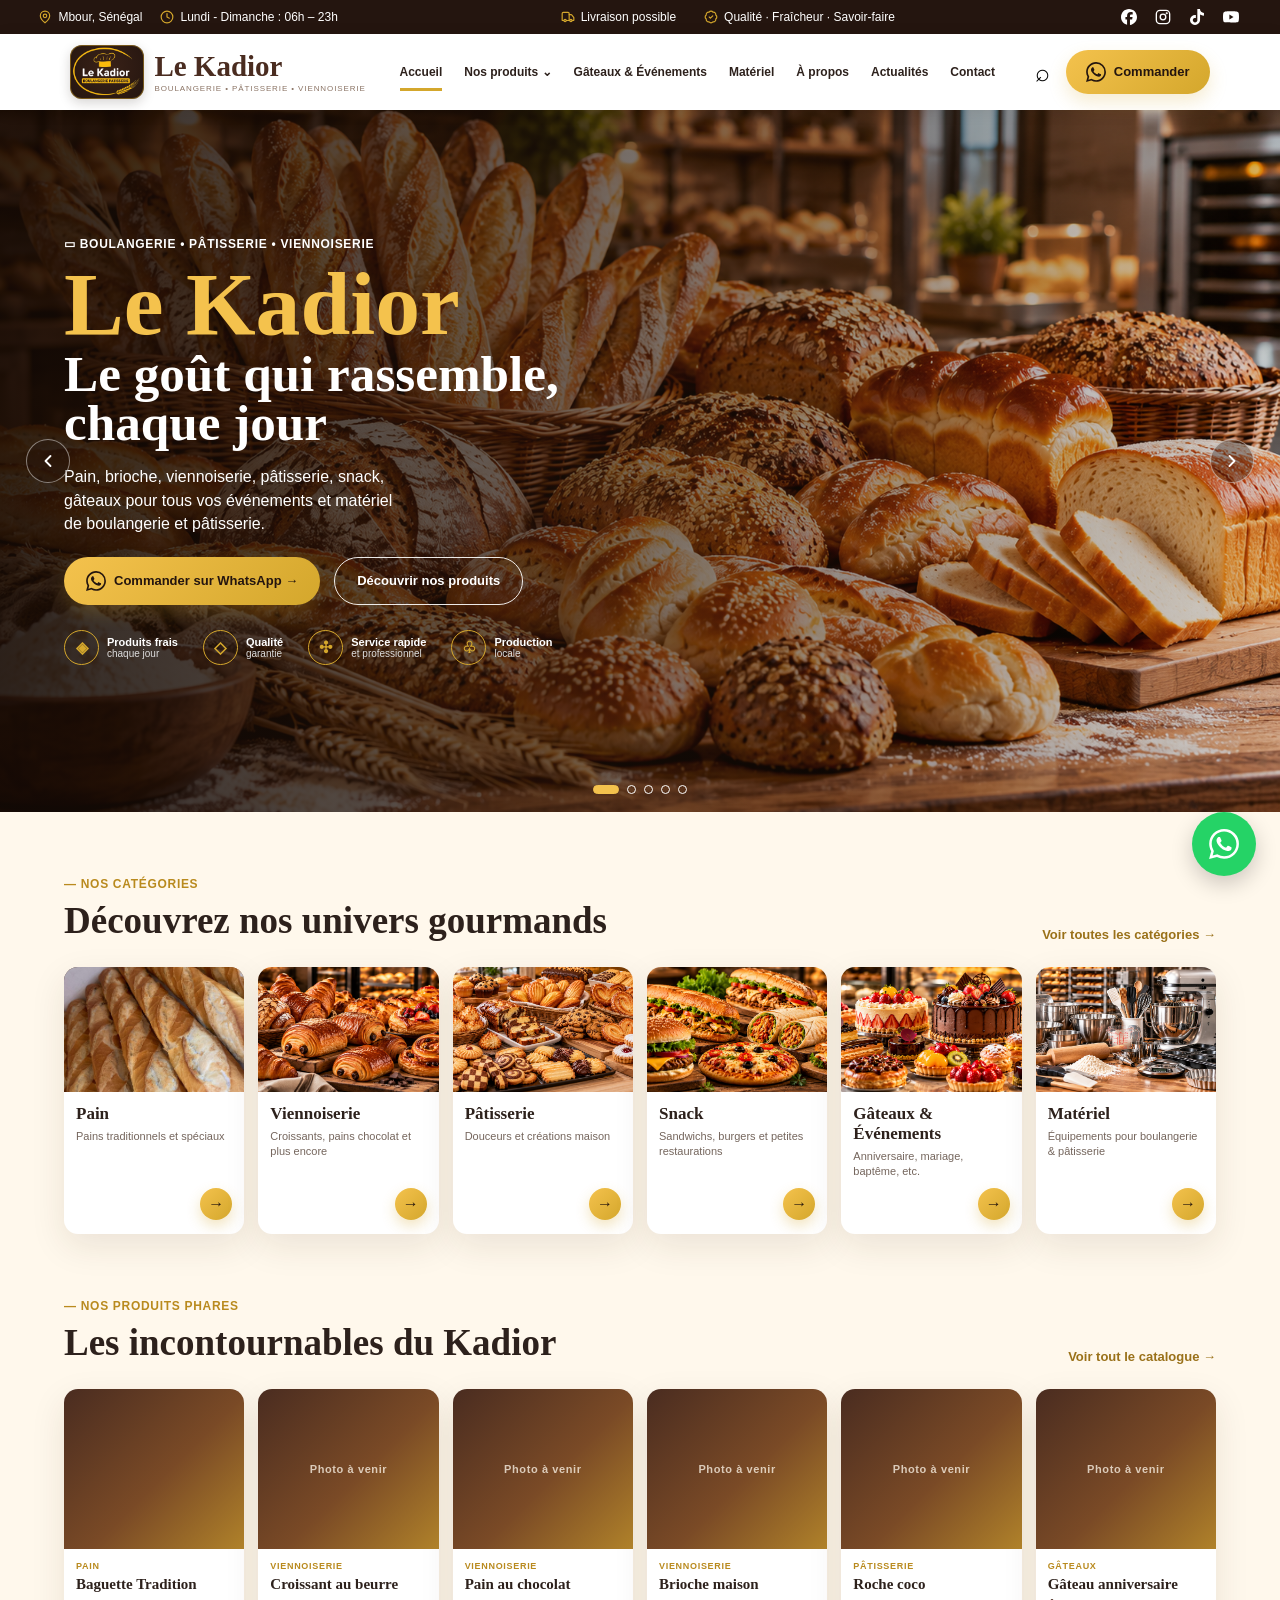
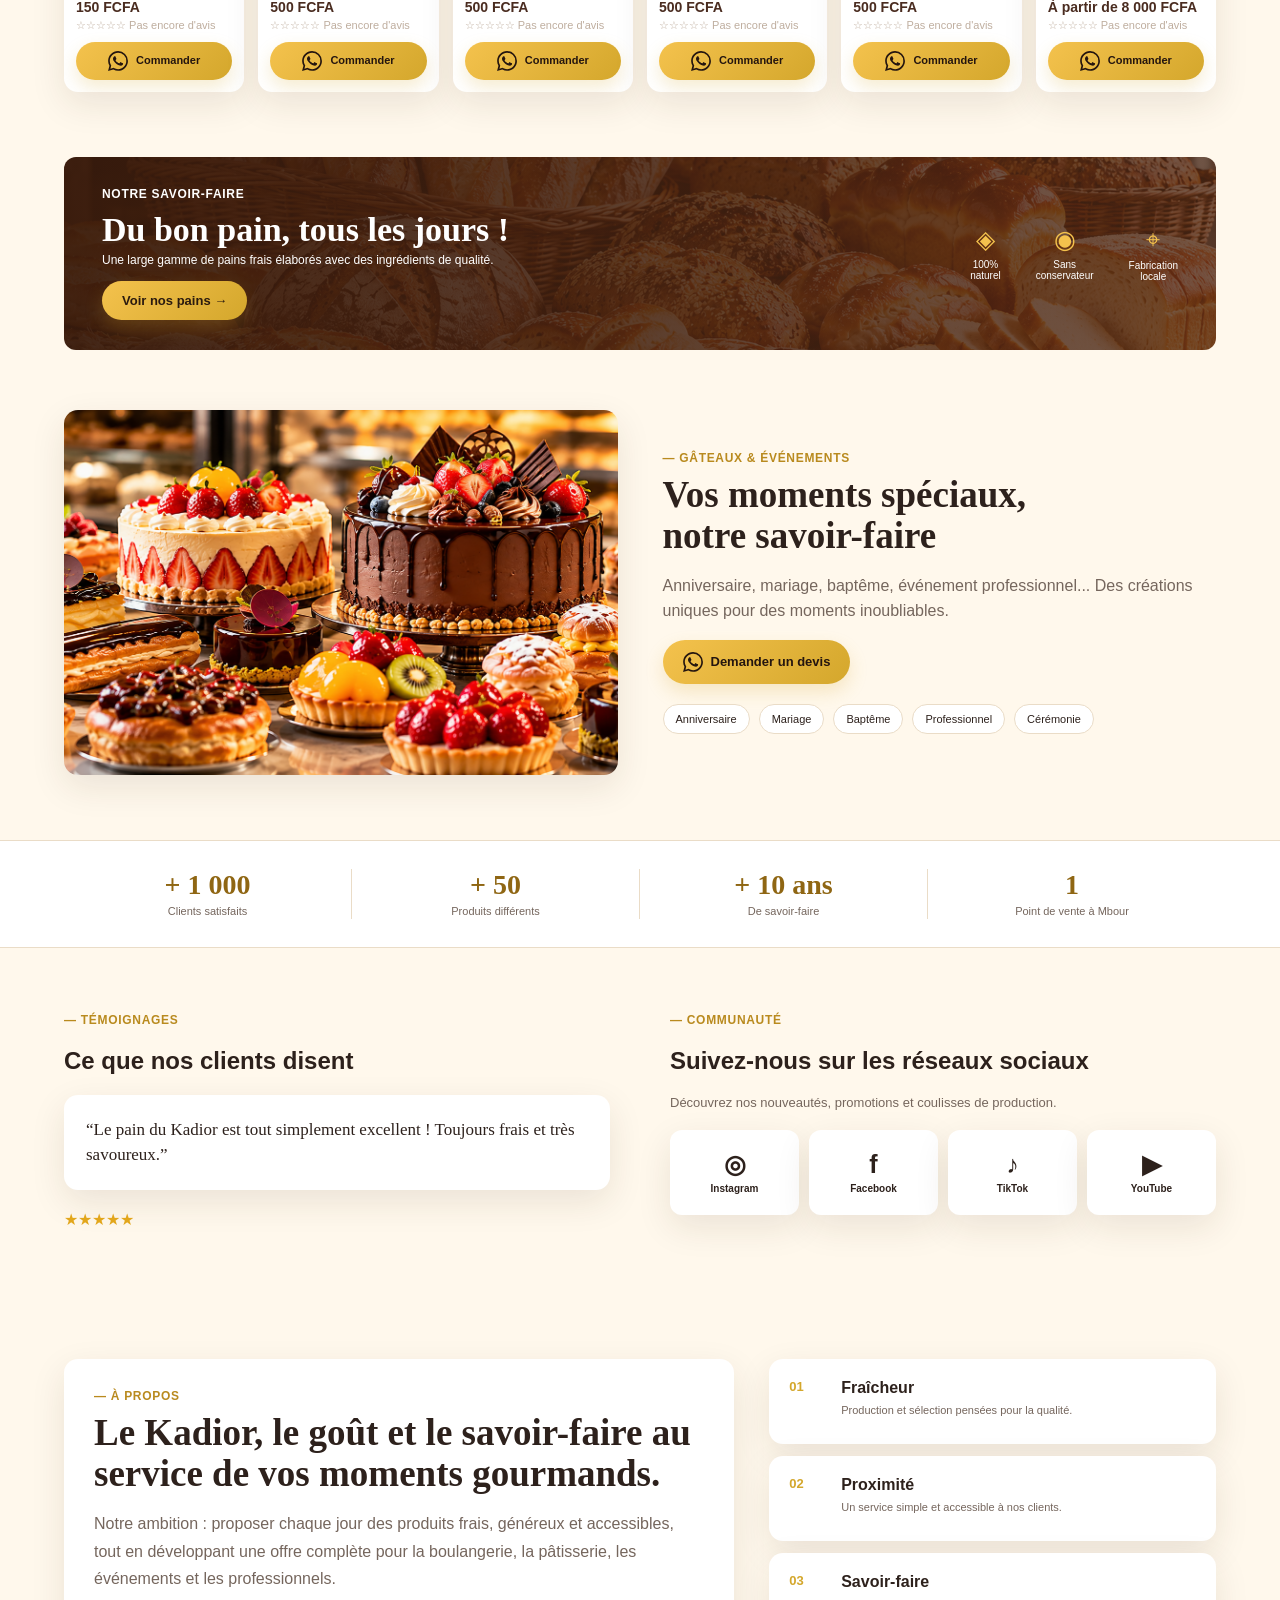
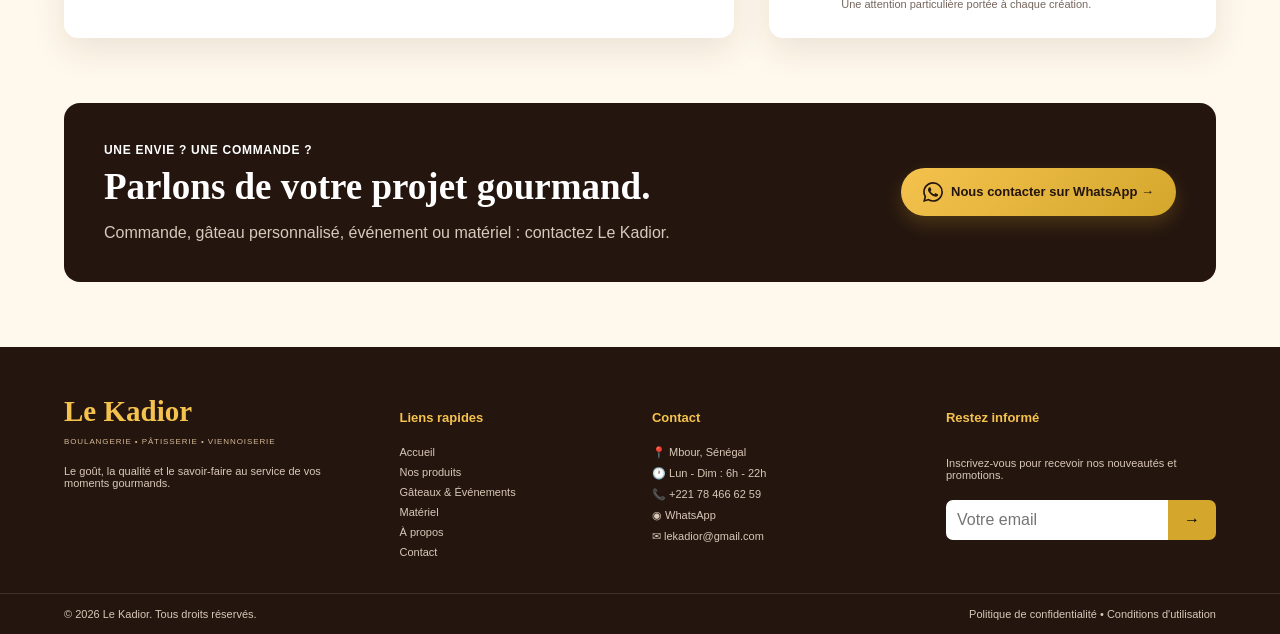
==== index.html @ e940e81f "Site Le Kadior : pages publiques, données Supabase et espace admin - Site public (accueil, produits," ====
<!DOCTYPE html>
<html lang="fr">
<head>
  <meta charset="UTF-8">
  <meta name="viewport" content="width=device-width, initial-scale=1.0">
  <meta name="description" content="Le Kadior — Boulangerie, pâtisserie, viennoiserie, snack, gâteaux et matériel à Mbour, Sénégal.">
  <title>Le Kadior — Boulangerie • Pâtisserie • Viennoiserie</title>
  <link rel="icon" type="image/png" href="assets/images/favicon.png">
  <link rel="stylesheet" href="style.css">
</head>
<body data-page="accueil">
  <div class="topbar">
    <div class="topbar-left">
      <span class="topbar-item"><svg class="tb-ico" viewBox="0 0 24 24" aria-hidden="true"><path d="M20 10c0 6-8 12-8 12s-8-6-8-12a8 8 0 0 1 16 0Z"/><circle cx="12" cy="10" r="3"/></svg>Mbour, Sénégal</span>
      <span class="topbar-item"><svg class="tb-ico" viewBox="0 0 24 24" aria-hidden="true"><circle cx="12" cy="12" r="10"/><path d="M12 6v6l4 2"/></svg>Lundi - Dimanche : 06h – 23h</span>
    </div>
    <div class="topbar-center">
      <span class="topbar-item"><svg class="tb-ico" viewBox="0 0 24 24" aria-hidden="true"><path d="M14 18V6a2 2 0 0 0-2-2H4a2 2 0 0 0-2 2v11a1 1 0 0 0 1 1h2"/><path d="M15 18H9"/><path d="M19 18h2a1 1 0 0 0 1-1v-3.65a1 1 0 0 0-.22-.62l-3.48-4.35A1 1 0 0 0 17.52 8H14"/><circle cx="17" cy="18" r="2"/><circle cx="7" cy="18" r="2"/></svg>Livraison possible</span>
      <span class="topbar-item"><svg class="tb-ico" viewBox="0 0 24 24" aria-hidden="true"><path d="M3.85 8.62a4 4 0 0 1 4.78-4.77 4 4 0 0 1 6.74 0 4 4 0 0 1 4.78 4.78 4 4 0 0 1 0 6.74 4 4 0 0 1-4.77 4.78 4 4 0 0 1-6.75 0 4 4 0 0 1-4.78-4.77 4 4 0 0 1 0-6.76Z"/><path d="m9 12 2 2 4-4"/></svg>Qualité · Fraîcheur · Savoir-faire</span>
    </div>
    <div class="topbar-socials">
      <a href="https://www.facebook.com/share/1EYZV6tKAs/?mibextid=wwXIfr" target="_blank" rel="noopener noreferrer" aria-label="Facebook"><svg viewBox="0 0 24 24" aria-hidden="true"><path d="M9.101 23.691v-7.98H6.627v-3.667h2.474v-1.58c0-4.085 1.848-5.978 5.858-5.978.401 0 .955.042 1.468.103a8.68 8.68 0 0 1 1.141.195v3.325a8.623 8.623 0 0 0-.653-.036 26.805 26.805 0 0 0-.733-.009c-.707 0-1.259.096-1.675.309a1.686 1.686 0 0 0-.679.622c-.258.42-.374.995-.374 1.752v1.297h3.919l-.386 2.103-.287 1.564h-3.246v8.245C19.396 23.238 24 18.179 24 12.044c0-6.627-5.373-12-12-12s-12 5.373-12 12c0 5.628 3.874 10.35 9.101 11.647Z"/></svg></a>
      <a href="https://www.instagram.com/lekadior_officiel/" target="_blank" rel="noopener noreferrer" aria-label="Instagram"><svg viewBox="0 0 24 24" aria-hidden="true" class="tb-stroke"><rect x="2" y="2" width="20" height="20" rx="5.5"/><circle cx="12" cy="12" r="4.2"/><circle cx="17.6" cy="6.4" r=".6" fill="currentColor"/></svg></a>
      <a href="https://www.tiktok.com/@lekadior_officiel" target="_blank" rel="noopener noreferrer" aria-label="TikTok"><svg viewBox="0 0 24 24" aria-hidden="true"><path d="M12.525.02c1.31-.02 2.61-.01 3.91-.02.08 1.53.63 3.09 1.75 4.17 1.12 1.11 2.7 1.62 4.24 1.79v4.03c-1.44-.05-2.89-.35-4.2-.97-.57-.26-1.1-.59-1.62-.93-.01 2.92.01 5.84-.02 8.75-.08 1.4-.54 2.79-1.35 3.94-1.31 1.92-3.58 3.17-5.91 3.21-1.43.08-2.86-.31-4.08-1.03-2.02-1.19-3.44-3.37-3.65-5.71-.02-.5-.03-1-.01-1.49.18-1.9 1.12-3.72 2.58-4.96 1.66-1.44 3.98-2.13 6.15-1.72.02 1.48-.04 2.96-.04 4.44-.99-.32-2.15-.23-3.02.37-.63.41-1.11 1.04-1.36 1.75-.21.51-.15 1.07-.14 1.61.24 1.64 1.82 3.02 3.5 2.87 1.12-.01 2.19-.66 2.77-1.61.19-.33.4-.67.41-1.06.1-1.79.06-3.57.07-5.36.01-4.03-.01-8.05.02-12.07Z"/></svg></a>
      <a href="#" aria-label="YouTube"><svg viewBox="0 0 24 24" aria-hidden="true"><path d="M23.498 6.186a3.016 3.016 0 0 0-2.122-2.136C19.505 3.545 12 3.545 12 3.545s-7.505 0-9.377.505A3.017 3.017 0 0 0 .502 6.186C0 8.07 0 12 0 12s0 3.93.502 5.814a3.016 3.016 0 0 0 2.122 2.136c1.871.505 9.376.505 9.376.505s7.505 0 9.377-.505a3.015 3.015 0 0 0 2.122-2.136C24 15.93 24 12 24 12s0-3.93-.502-5.814zM9.545 15.568V8.432L15.818 12l-6.273 3.568z"/></svg></a>
    </div>
  </div>

  <header class="header">
    <a class="brand" href="index.html" aria-label="Le Kadior — Accueil">
      <!-- Logo : assets/images/logo-lekadior.png. S'il est absent, le monogramme "LK" s'affiche. -->
      <div class="brand-mark">
        <img src="assets/images/logo-lekadior.png" alt="Logo Le Kadior" width="48" height="48">
        <span class="brand-monogram" aria-hidden="true">LK</span>
      </div>
      <div>
        <div class="brand-name">Le Kadior</div>
        <div class="brand-sub">BOULANGERIE • PÂTISSERIE • VIENNOISERIE</div>
      </div>
    </a>

    <nav class="nav" id="mainNav" aria-label="Navigation principale">
      <a data-page="accueil" href="index.html">Accueil</a>
      <a data-page="produits" href="produits.html">Nos produits <span>⌄</span></a>
      <a data-page="evenements" href="evenements.html">Gâteaux & Événements</a>
      <a data-page="materiel" href="materiel.html">Matériel</a>
      <a data-page="apropos" href="a-propos.html">À propos</a>
      <a data-page="actualites" href="index.html#actualites">Actualités</a>
      <a data-page="contact" href="contact.html">Contact</a>
    </nav>

    <div class="header-actions">
      <button class="search-btn" id="searchToggle" aria-label="Rechercher" aria-controls="searchBar" aria-expanded="false">⌕</button>
      <a class="btn btn-gold" data-whatsapp href="https://wa.me/221784666259"><svg class="whatsapp-icon" viewBox="0 0 24 24" aria-hidden="true" focusable="false"><path d="M17.472 14.382c-.297-.149-1.758-.867-2.03-.967-.273-.099-.471-.148-.67.15-.197.297-.767.966-.94 1.164-.173.199-.347.223-.644.075-.297-.15-1.255-.463-2.39-1.475-.883-.788-1.48-1.761-1.653-2.059-.173-.297-.018-.458.13-.606.134-.133.298-.347.446-.52.149-.174.198-.298.298-.497.099-.198.05-.371-.025-.52-.075-.149-.669-1.612-.916-2.207-.242-.579-.487-.5-.669-.51-.173-.008-.371-.01-.57-.01-.198 0-.52.074-.792.372-.272.297-1.04 1.016-1.04 2.479 0 1.462 1.065 2.875 1.213 3.074.149.198 2.096 3.2 5.077 4.487.709.306 1.262.489 1.694.625.712.227 1.36.195 1.871.118.571-.085 1.758-.719 2.006-1.413.248-.694.248-1.289.173-1.413-.074-.124-.272-.198-.57-.347m-5.421 7.403h-.004a9.87 9.87 0 0 1-5.031-1.378l-.361-.214-3.741.982.998-3.648-.235-.374a9.86 9.86 0 0 1-1.51-5.26c.001-5.45 4.436-9.884 9.888-9.884 2.64 0 5.122 1.03 6.988 2.898a9.825 9.825 0 0 1 2.893 6.994c-.003 5.45-4.437 9.884-9.885 9.884m8.413-18.297A11.815 11.815 0 0 0 12.05 0C5.495 0 .16 5.335.157 11.892c0 2.096.547 4.142 1.588 5.945L.057 24l6.305-1.654a11.882 11.882 0 0 0 5.683 1.448h.005c6.554 0 11.89-5.335 11.893-11.893a11.821 11.821 0 0 0-3.48-8.413Z"/></svg><span>Commander</span></a>
      <button class="menu-toggle" id="menuToggle" aria-label="Ouvrir le menu" aria-controls="mainNav" aria-expanded="false">☰</button>
    </div>

    <form class="search-bar" id="searchBar" action="produits.html" method="get" role="search">
      <input type="search" name="q" placeholder="Rechercher un produit : baguette, croissant, gâteau…" aria-label="Rechercher un produit" required>
      <button class="btn btn-gold" type="submit">Rechercher</button>
    </form>
  </header>

  <main>
    <section class="hero" id="accueil">
      <div class="hero-slides" aria-hidden="true">
        <div class="hero-slide active" style="background-image:url('assets/images/boulangerie.png')"></div>
        <div class="hero-slide" style="background-image:url('assets/images/viennoiserie.png')"></div>
        <div class="hero-slide" style="background-image:url('assets/images/gateaux.png')"></div>
        <div class="hero-slide" style="background-image:url('assets/images/snack.png')"></div>
        <div class="hero-slide" style="background-image:url('assets/images/materiels.png')"></div>
      </div>
      <div class="hero-overlay"></div>
      <div class="hero-content reveal">
        <div class="eyebrow">▭ BOULANGERIE • PÂTISSERIE • VIENNOISERIE</div>
        <h1>Le Kadior</h1>
        <h2>Le goût qui rassemble,<br>chaque jour</h2>
        <p>Pain, brioche, viennoiserie, pâtisserie, snack, <br>gâteaux pour tous vos événements et matériel <br>de boulangerie et pâtisserie.</p>
        <div class="hero-buttons">
          <a class="btn btn-gold btn-large" data-whatsapp href="#"><svg class="whatsapp-icon" viewBox="0 0 24 24" aria-hidden="true" focusable="false"><path d="M17.472 14.382c-.297-.149-1.758-.867-2.03-.967-.273-.099-.471-.148-.67.15-.197.297-.767.966-.94 1.164-.173.199-.347.223-.644.075-.297-.15-1.255-.463-2.39-1.475-.883-.788-1.48-1.761-1.653-2.059-.173-.297-.018-.458.13-.606.134-.133.298-.347.446-.52.149-.174.198-.298.298-.497.099-.198.05-.371-.025-.52-.075-.149-.669-1.612-.916-2.207-.242-.579-.487-.5-.669-.51-.173-.008-.371-.01-.57-.01-.198 0-.52.074-.792.372-.272.297-1.04 1.016-1.04 2.479 0 1.462 1.065 2.875 1.213 3.074.149.198 2.096 3.2 5.077 4.487.709.306 1.262.489 1.694.625.712.227 1.36.195 1.871.118.571-.085 1.758-.719 2.006-1.413.248-.694.248-1.289.173-1.413-.074-.124-.272-.198-.57-.347m-5.421 7.403h-.004a9.87 9.87 0 0 1-5.031-1.378l-.361-.214-3.741.982.998-3.648-.235-.374a9.86 9.86 0 0 1-1.51-5.26c.001-5.45 4.436-9.884 9.888-9.884 2.64 0 5.122 1.03 6.988 2.898a9.825 9.825 0 0 1 2.893 6.994c-.003 5.45-4.437 9.884-9.885 9.884m8.413-18.297A11.815 11.815 0 0 0 12.05 0C5.495 0 .16 5.335.157 11.892c0 2.096.547 4.142 1.588 5.945L.057 24l6.305-1.654a11.882 11.882 0 0 0 5.683 1.448h.005c6.554 0 11.89-5.335 11.893-11.893a11.821 11.821 0 0 0-3.48-8.413Z"/></svg><span>Commander sur WhatsApp →</span></a>
          <a class="btn btn-outline btn-large" href="#produits">Découvrir nos produits</a>
        </div>
        <div class="trust-row">
          <div><b>◈</b><span><strong>Produits frais</strong><small>chaque jour</small></span></div>
          <div><b>◇</b><span><strong>Qualité</strong><small>garantie</small></span></div>
          <div><b>✣</b><span><strong>Service rapide</strong><small>et professionnel</small></span></div>
          <div><b>♧</b><span><strong>Production</strong><small>locale</small></span></div>
        </div>
      </div>
      <button class="hero-arrow hero-prev" type="button" aria-label="Diapositive précédente"><svg viewBox="0 0 24 24" aria-hidden="true"><path d="m15 18-6-6 6-6"/></svg></button>
      <button class="hero-arrow hero-next" type="button" aria-label="Diapositive suivante"><svg viewBox="0 0 24 24" aria-hidden="true"><path d="m9 18 6-6-6-6"/></svg></button>
      <div class="hero-dots">
        <button class="active" aria-label="Boulangerie" aria-current="true"></button>
        <button aria-label="Viennoiserie"></button>
        <button aria-label="Pâtisserie"></button>
        <button aria-label="Snack"></button>
        <button aria-label="Matériel"></button>
      </div>
    </section>

    <section class="section categories" id="categories">
      <div class="section-heading reveal">
        <div>
          <div class="eyebrow gold-text">— NOS CATÉGORIES</div>
          <h2>Découvrez nos univers gourmands</h2>
        </div>
        <a href="produits.html" class="text-link">Voir toutes les catégories →</a>
      </div>
      <div class="category-grid" id="categoryGrid"></div>
    </section>

    <section class="section products-section" id="produits">
      <div class="section-heading reveal">
        <div>
          <div class="eyebrow gold-text">— NOS PRODUITS PHARES</div>
          <h2>Les incontournables du Kadior</h2>
        </div>
        <a href="produits.html" class="text-link">Voir tout le catalogue →</a>
      </div>
      <div class="product-grid" id="productGrid"></div>
    </section>

    <section class="bread-banner reveal">
      <div>
        <div class="eyebrow">NOTRE SAVOIR-FAIRE</div>
        <h2>Du bon pain, tous les jours !</h2>
        <p>Une large gamme de pains frais élaborés avec des ingrédients de qualité.</p>
        <a class="btn btn-gold" href="produits.html?cat=Pain">Voir nos pains →</a>
      </div>
      <div class="banner-points">
        <span>◈<small>100%<br>naturel</small></span>
        <span>◉<small>Sans<br>conservateur</small></span>
        <span>⌖<small>Fabrication<br>locale</small></span>
      </div>
    </section>

    <section class="section event-section" id="evenements">
      <div class="event-image reveal"></div>
      <div class="event-content reveal">
        <div class="eyebrow gold-text">— GÂTEAUX & ÉVÉNEMENTS</div>
        <h2>Vos moments spéciaux,<br>notre savoir-faire</h2>
        <p>Anniversaire, mariage, baptême, événement professionnel... Des créations uniques pour des moments inoubliables.</p>
        <a class="btn btn-gold" href="evenements.html#devis"><svg class="whatsapp-icon" viewBox="0 0 24 24" aria-hidden="true" focusable="false"><path d="M17.472 14.382c-.297-.149-1.758-.867-2.03-.967-.273-.099-.471-.148-.67.15-.197.297-.767.966-.94 1.164-.173.199-.347.223-.644.075-.297-.15-1.255-.463-2.39-1.475-.883-.788-1.48-1.761-1.653-2.059-.173-.297-.018-.458.13-.606.134-.133.298-.347.446-.52.149-.174.198-.298.298-.497.099-.198.05-.371-.025-.52-.075-.149-.669-1.612-.916-2.207-.242-.579-.487-.5-.669-.51-.173-.008-.371-.01-.57-.01-.198 0-.52.074-.792.372-.272.297-1.04 1.016-1.04 2.479 0 1.462 1.065 2.875 1.213 3.074.149.198 2.096 3.2 5.077 4.487.709.306 1.262.489 1.694.625.712.227 1.36.195 1.871.118.571-.085 1.758-.719 2.006-1.413.248-.694.248-1.289.173-1.413-.074-.124-.272-.198-.57-.347m-5.421 7.403h-.004a9.87 9.87 0 0 1-5.031-1.378l-.361-.214-3.741.982.998-3.648-.235-.374a9.86 9.86 0 0 1-1.51-5.26c.001-5.45 4.436-9.884 9.888-9.884 2.64 0 5.122 1.03 6.988 2.898a9.825 9.825 0 0 1 2.893 6.994c-.003 5.45-4.437 9.884-9.885 9.884m8.413-18.297A11.815 11.815 0 0 0 12.05 0C5.495 0 .16 5.335.157 11.892c0 2.096.547 4.142 1.588 5.945L.057 24l6.305-1.654a11.882 11.882 0 0 0 5.683 1.448h.005c6.554 0 11.89-5.335 11.893-11.893a11.821 11.821 0 0 0-3.48-8.413Z"/></svg><span>Demander un devis</span></a>
        <div class="event-chips">
          <span>Anniversaire</span><span>Mariage</span><span>Baptême</span><span>Professionnel</span><span>Cérémonie</span>
        </div>
      </div>
    </section>

    <section class="stats reveal">
      <div><strong>+ 1 000</strong><span>Clients satisfaits</span></div>
      <div><strong>+ 50</strong><span>Produits différents</span></div>
      <div><strong>+ 10 ans</strong><span>De savoir-faire</span></div>
      <div><strong>1</strong><span>Point de vente à Mbour</span></div>
    </section>

    <section class="section social-section" id="actualites">
      <div class="testimonial reveal">
        <div class="eyebrow gold-text">— TÉMOIGNAGES</div>
        <h2>Ce que nos clients disent</h2>
        <blockquote>“Le pain du Kadior est tout simplement excellent ! Toujours frais et très savoureux.”</blockquote>
        <div class="stars">★★★★★</div>
      </div>
      <div class="social-box reveal">
        <div class="eyebrow gold-text">— COMMUNAUTÉ</div>
        <h2>Suivez-nous sur les réseaux sociaux</h2>
        <p>Découvrez nos nouveautés, promotions et coulisses de production.</p>
        <div class="social-cards">
          <a href="https://www.instagram.com/lekadior_officiel/" target="_blank" rel="noopener noreferrer" aria-label="Instagram">◎<small>Instagram</small></a>
          <a href="https://www.facebook.com/share/1EYZV6tKAs/?mibextid=wwXIfr" target="_blank" rel="noopener noreferrer" aria-label="Facebook">f<small>Facebook</small></a>
          <a href="https://www.tiktok.com/@lekadior_officiel" target="_blank" rel="noopener noreferrer" aria-label="TikTok">♪<small>TikTok</small></a>
          <a href="#" aria-label="YouTube">▶<small>YouTube</small></a>
        </div>
      </div>
    </section>

    <section class="section about-section" id="apropos">
      <div class="about-card reveal">
        <div class="eyebrow gold-text">— À PROPOS</div>
        <h2>Le Kadior, le goût et le savoir-faire au service de vos moments gourmands.</h2>
        <p>Notre ambition : proposer chaque jour des produits frais, généreux et accessibles, tout en développant une offre complète pour la boulangerie, la pâtisserie, les événements et les professionnels.</p>
      </div>
      <div class="about-values reveal">
        <div><b>01</b><strong>Fraîcheur</strong><span>Production et sélection pensées pour la qualité.</span></div>
        <div><b>02</b><strong>Proximité</strong><span>Un service simple et accessible à nos clients.</span></div>
        <div><b>03</b><strong>Savoir-faire</strong><span>Une attention particulière portée à chaque création.</span></div>
      </div>
    </section>

    <section class="contact-cta reveal" id="contact">
      <div>
        <div class="eyebrow">UNE ENVIE ? UNE COMMANDE ?</div>
        <h2>Parlons de votre projet gourmand.</h2>
        <p>Commande, gâteau personnalisé, événement ou matériel : contactez Le Kadior.</p>
      </div>
      <a class="btn btn-gold btn-large" data-whatsapp href="#"><svg class="whatsapp-icon" viewBox="0 0 24 24" aria-hidden="true" focusable="false"><path d="M17.472 14.382c-.297-.149-1.758-.867-2.03-.967-.273-.099-.471-.148-.67.15-.197.297-.767.966-.94 1.164-.173.199-.347.223-.644.075-.297-.15-1.255-.463-2.39-1.475-.883-.788-1.48-1.761-1.653-2.059-.173-.297-.018-.458.13-.606.134-.133.298-.347.446-.52.149-.174.198-.298.298-.497.099-.198.05-.371-.025-.52-.075-.149-.669-1.612-.916-2.207-.242-.579-.487-.5-.669-.51-.173-.008-.371-.01-.57-.01-.198 0-.52.074-.792.372-.272.297-1.04 1.016-1.04 2.479 0 1.462 1.065 2.875 1.213 3.074.149.198 2.096 3.2 5.077 4.487.709.306 1.262.489 1.694.625.712.227 1.36.195 1.871.118.571-.085 1.758-.719 2.006-1.413.248-.694.248-1.289.173-1.413-.074-.124-.272-.198-.57-.347m-5.421 7.403h-.004a9.87 9.87 0 0 1-5.031-1.378l-.361-.214-3.741.982.998-3.648-.235-.374a9.86 9.86 0 0 1-1.51-5.26c.001-5.45 4.436-9.884 9.888-9.884 2.64 0 5.122 1.03 6.988 2.898a9.825 9.825 0 0 1 2.893 6.994c-.003 5.45-4.437 9.884-9.885 9.884m8.413-18.297A11.815 11.815 0 0 0 12.05 0C5.495 0 .16 5.335.157 11.892c0 2.096.547 4.142 1.588 5.945L.057 24l6.305-1.654a11.882 11.882 0 0 0 5.683 1.448h.005c6.554 0 11.89-5.335 11.893-11.893a11.821 11.821 0 0 0-3.48-8.413Z"/></svg><span>Nous contacter sur WhatsApp →</span></a>
    </section>
  </main>

  <footer class="footer">
    <div class="footer-main">
      <div>
        <div class="brand-name light">Le Kadior</div>
        <div class="brand-sub light-sub">BOULANGERIE • PÂTISSERIE • VIENNOISERIE</div>
        <p>Le goût, la qualité et le savoir-faire au service de vos moments gourmands.</p>
      </div>
      <div><h3>Liens rapides</h3><a href="index.html">Accueil</a><a href="produits.html">Nos produits</a><a href="evenements.html">Gâteaux & Événements</a><a href="materiel.html">Matériel</a><a href="a-propos.html">À propos</a><a href="contact.html">Contact</a></div>
      <div><h3>Contact</h3><span>📍 Mbour, Sénégal</span><span>🕐 Lun - Dim : 6h - 22h</span><a href="tel:+221784666259">📞 +221 78 466 62 59</a><a data-whatsapp href="https://wa.me/221784666259">◉ WhatsApp</a><a href="mailto:lekadior@gmail.com">✉ lekadior@gmail.com</a></div>
      <div><h3>Restez informé</h3><p>Inscrivez-vous pour recevoir nos nouveautés et promotions.</p><form id="newsletter"><input type="email" placeholder="Votre email" aria-label="Votre email" required><button aria-label="S'inscrire">→</button></form></div>
    </div>
    <div class="footer-bottom"><span>© 2026 Le Kadior. Tous droits réservés.</span><span>Politique de confidentialité • Conditions d'utilisation</span></div>
  </footer>

  <a class="floating-whatsapp" data-whatsapp href="https://wa.me/221784666259" aria-label="WhatsApp"><svg class="floating-whatsapp-icon" viewBox="0 0 24 24" aria-hidden="true" focusable="false"><path d="M17.472 14.382c-.297-.149-1.758-.867-2.03-.967-.273-.099-.471-.148-.67.15-.197.297-.767.966-.94 1.164-.173.199-.347.223-.644.075-.297-.15-1.255-.463-2.39-1.475-.883-.788-1.48-1.761-1.653-2.059-.173-.297-.018-.458.13-.606.134-.133.298-.347.446-.52.149-.174.198-.298.298-.497.099-.198.05-.371-.025-.52-.075-.149-.669-1.612-.916-2.207-.242-.579-.487-.5-.669-.51-.173-.008-.371-.01-.57-.01-.198 0-.52.074-.792.372-.272.297-1.04 1.016-1.04 2.479 0 1.462 1.065 2.875 1.213 3.074.149.198 2.096 3.2 5.077 4.487.709.306 1.262.489 1.694.625.712.227 1.36.195 1.871.118.571-.085 1.758-.719 2.006-1.413.248-.694.248-1.289.173-1.413-.074-.124-.272-.198-.57-.347m-5.421 7.403h-.004a9.87 9.87 0 0 1-5.031-1.378l-.361-.214-3.741.982.998-3.648-.235-.374a9.86 9.86 0 0 1-1.51-5.26c.001-5.45 4.436-9.884 9.888-9.884 2.64 0 5.122 1.03 6.988 2.898a9.825 9.825 0 0 1 2.893 6.994c-.003 5.45-4.437 9.884-9.885 9.884m8.413-18.297A11.815 11.815 0 0 0 12.05 0C5.495 0 .16 5.335.157 11.892c0 2.096.547 4.142 1.588 5.945L.057 24l6.305-1.654a11.882 11.882 0 0 0 5.683 1.448h.005c6.554 0 11.89-5.335 11.893-11.893a11.821 11.821 0 0 0-3.48-8.413Z"/></svg></a>
  <script src="data/catalog.js"></script>
  <script src="data/supabase-config.js"></script>
  <script src="data/supabase-sync.js"></script>
  <script src="script.js"></script>
</body>
</html>
---- style.css ----
:root{
  --gold:#d4a72c;--gold-light:#f4c24d;--brown:#4a2c20;--dark:#24150f;
  --cream:#fff8ec;--cream-2:#f8efe0;--white:#fff;--text:#2d211c;--muted:#75665d;
  --shadow:0 12px 35px rgba(62,37,20,.10);--radius:16px;
}
*{box-sizing:border-box}html{scroll-behavior:smooth}html,body{overflow-x:clip}[id]{scroll-margin-top:90px}img{max-width:100%;display:block}body{margin:0;background:var(--cream);color:var(--text);font-family:"DM Sans",Arial,Helvetica,sans-serif}a{text-decoration:none;color:inherit}button,input,select,textarea{font:inherit}
/* Topbar : gauche (lieu, horaires) · centre (livraison, qualité) · droite (réseaux) */
.topbar{display:flex;align-items:center;gap:14px;height:34px;padding:0 clamp(16px,3vw,40px);background:var(--dark);color:#fff;font-size:12px;line-height:1}
.topbar-left{display:flex;align-items:center;gap:18px;flex:none}
.topbar-center{display:flex;align-items:center;justify-content:center;gap:28px;flex:1}
.topbar-socials{display:flex;align-items:center;gap:12px;margin-left:auto;flex:none}
.topbar-item{display:inline-flex;align-items:center;gap:6px;white-space:nowrap}
.tb-ico{width:14px;height:14px;flex:none;fill:none;stroke:var(--gold);stroke-width:2;stroke-linecap:round;stroke-linejoin:round}
.topbar-socials a{display:flex;align-items:center;justify-content:center;width:22px;height:22px;color:#fff;transition:color .2s}
.topbar-socials svg{width:16px;height:16px;fill:currentColor}.topbar-socials .tb-stroke{fill:none;stroke:currentColor;stroke-width:2}
.topbar-socials a:hover,.topbar-socials a:focus-visible{color:var(--gold-light);outline:none}
@media(max-width:1100px){.topbar{font-size:11px}.topbar-left{gap:14px}.topbar-center{gap:18px}.topbar-socials{gap:8px}}
@media(max-width:860px){.topbar{gap:10px;padding:0 16px;font-size:10.5px}.topbar-left{gap:10px}.topbar-center{gap:12px}.topbar-socials{gap:4px}.topbar-item{gap:4px}.tb-ico{width:13px;height:13px}.topbar-socials svg{width:14px;height:14px}}
@media(max-width:700px){.topbar{height:auto;flex-wrap:wrap;justify-content:center;row-gap:5px;padding:7px 16px}.topbar-left,.topbar-center,.topbar-socials{flex:0 1 100%;justify-content:center;flex-wrap:wrap;gap:4px 14px;margin-left:0}}
.header{height:76px;background:#fff;display:flex;align-items:center;gap:28px;padding:0 5.5%;position:sticky;top:0;z-index:20;box-shadow:0 2px 16px rgba(0,0,0,.07)}.brand{display:flex;align-items:center;gap:10px;min-width:255px}.brand-mark{width:48px;height:48px;flex:none;display:grid;place-items:center}.brand-mark img{width:100%;height:100%;object-fit:contain}
/* Logo réel : texte blanc sur fond transparent → écusson sombre pour rester lisible sur le header blanc */
.brand-mark:not(.is-missing){width:74px;height:54px;border-radius:12px;background:radial-gradient(circle at 50% 40%,#3a2218,var(--dark));box-shadow:inset 0 0 0 1px rgba(212,167,44,.45),0 4px 12px rgba(36,21,15,.18);overflow:hidden}.brand-mark:not(.is-missing) img{transform:scale(1.28)}.brand-monogram{display:none;width:100%;height:100%;border-radius:50%;place-items:center;background:linear-gradient(135deg,var(--gold-light),var(--gold));color:var(--brown);font:800 17px/1 "Playfair Display",Georgia,"Times New Roman",serif;letter-spacing:.5px;box-shadow:inset 0 0 0 2px rgba(74,44,32,.15)}.brand-mark.is-missing img{display:none}.brand-mark.is-missing .brand-monogram{display:grid}.brand-name{font:700 29px/1 "Playfair Display",Georgia,"Times New Roman",serif;color:var(--brown)}.brand-sub{font-size:8px;letter-spacing:.9px;color:#8b7465;margin-top:3px}.nav{display:flex;align-items:center;justify-content:center;gap:22px;flex:1;font-size:12px;font-weight:700}.nav a{padding:29px 0;position:relative;white-space:nowrap}.nav a.active:after{content:"";height:3px;background:var(--gold);position:absolute;left:0;right:0;bottom:17px}.header-actions{display:flex;align-items:center;gap:10px}.search-btn,.menu-toggle{border:0;background:transparent;font-size:25px;cursor:pointer}.menu-toggle{display:none}
.btn{display:inline-flex;align-items:center;justify-content:center;gap:8px;border-radius:30px;padding:12px 20px;font-weight:800;font-size:13px;transition:.25s;cursor:pointer}.btn-gold{background:linear-gradient(135deg,var(--gold-light),var(--gold));color:#2b1b0f;box-shadow:0 8px 18px rgba(212,167,44,.22)}.btn-gold:hover{transform:translateY(-2px);box-shadow:0 12px 25px rgba(212,167,44,.32)}.btn:active{transform:translateY(0) scale(.98)}.btn:focus-visible,.category-card:focus-visible,.hero-dots button:focus-visible{outline:2px solid var(--gold-light);outline-offset:3px}.btn-outline{border:1px solid rgba(255,255,255,.9);color:#fff}.btn-outline:hover{background:#fff;color:var(--brown);transform:translateY(-2px)}.btn-large{padding:14px 22px}
.hero{min-height:clamp(535px,78vh,720px);position:relative;background:radial-gradient(circle at 78% 40%,#8a5a2b 0%,var(--brown) 38%,var(--dark) 100%);color:#fff;display:flex;align-items:center;overflow:hidden}.hero-slides{position:absolute;inset:0}.hero-slide{position:absolute;inset:0;background-size:cover;background-position:center;background-repeat:no-repeat;opacity:0;transform:scale(1.06);transition:opacity 1.2s ease,transform 7s ease-out}.hero-slide.active{opacity:1;transform:scale(1)}.hero-overlay{position:absolute;inset:0;background:linear-gradient(90deg,rgba(20,10,5,.88) 0%,rgba(30,16,8,.65) 43%,rgba(25,12,6,.15) 100%)}.hero-content{position:relative;z-index:2;width:min(1180px,90%);margin:auto;padding:40px 0 60px}.eyebrow{font-size:12px;font-weight:800;letter-spacing:.7px;color:#fff;margin-bottom:10px}.gold-text{color:#b98a1e}.hero h1{font:800 clamp(58px,7vw,96px)/.95 "Playfair Display",Georgia,"Times New Roman",serif;color:#f4c24d;margin:0}.hero h2{font:700 clamp(34px,4vw,58px)/.95 "Playfair Display",Georgia,"Times New Roman",serif;margin:4px 0 18px}.hero p{font-size:16px;line-height:1.45;margin:0 0 22px}.hero-buttons{display:flex;gap:14px;flex-wrap:wrap}.trust-row{display:flex;gap:25px;margin-top:25px}.trust-row>div{display:flex;align-items:center;gap:8px}.trust-row b{width:35px;height:35px;border:1px solid var(--gold);border-radius:50%;display:grid;place-items:center;color:var(--gold)}.trust-row span{display:flex;flex-direction:column;font-size:11px}.trust-row small{font-size:10px;color:#ddd}.hero-dots{position:absolute;bottom:18px;left:50%;transform:translateX(-50%);display:flex;align-items:center;gap:8px;z-index:3}.hero-dots button{width:9px;height:9px;padding:0;border:1px solid #fff;border-radius:10px;background:transparent;cursor:pointer;transition:width .35s ease,background .35s ease,border-color .35s ease}.hero-dots button:hover{background:rgba(255,255,255,.6)}.hero-dots button.active{width:26px;background:var(--gold-light);border-color:var(--gold-light)}
.hero-arrow{position:absolute;top:50%;z-index:3;width:44px;height:44px;display:grid;place-items:center;padding:0;border:1px solid rgba(255,255,255,.45);border-radius:50%;background:rgba(36,21,15,.35);color:#fff;cursor:pointer;transform:translateY(-50%);transition:background .25s,border-color .25s,color .25s}
.hero-arrow svg{width:20px;height:20px;fill:none;stroke:currentColor;stroke-width:2.2;stroke-linecap:round;stroke-linejoin:round}
.hero-arrow:hover,.hero-arrow:focus-visible{background:var(--gold-light);border-color:var(--gold-light);color:var(--dark);outline:none}
.hero-prev{left:clamp(12px,2vw,28px)}.hero-next{right:clamp(12px,2vw,28px)}
/* Tablette / mobile : flèches de part et d'autre des points pour ne pas couvrir le texte */
@media(max-width:1100px){.hero-arrow{top:auto;bottom:8px;width:34px;height:34px;transform:none}.hero-arrow svg{width:16px;height:16px}.hero-prev{left:calc(50% - 105px)}.hero-next{right:calc(50% - 105px)}.hero-dots{bottom:20px}}
@media(max-width:480px){.hero-dots{gap:6px}.hero-dots button{width:8px;height:8px}.hero-dots button.active{width:22px}.hero-prev{left:calc(50% - 92px)}.hero-next{right:calc(50% - 92px)}}
.section{width:min(1180px,90%);margin:auto;padding:65px 0}.section-heading{display:flex;justify-content:space-between;align-items:end;margin-bottom:25px}.section-heading h2,.event-content h2,.about-card h2,.contact-cta h2{font:700 37px/1.1 "Playfair Display",Georgia,"Times New Roman",serif;margin:0}.text-link{font-size:13px;font-weight:800;color:#9a7119}.category-grid{display:grid;grid-template-columns:repeat(6,1fr);gap:14px}.media{position:relative;overflow:hidden;background:linear-gradient(135deg,var(--brown) 0%,#7a4a26 55%,var(--gold) 130%)}.media img{width:100%;height:100%;object-fit:cover;transition:transform .7s cubic-bezier(.2,.7,.2,1)}.media.is-missing img{display:none}.media.is-missing:after{content:"Photo à venir";position:absolute;inset:0;display:grid;place-items:center;color:rgba(255,248,236,.75);font-size:11px;font-weight:700;letter-spacing:.6px}
.category-card{background:#fff;border-radius:14px;overflow:hidden;box-shadow:var(--shadow);transition:transform .35s ease,box-shadow .35s ease;display:flex;flex-direction:column}.category-card:hover{transform:translateY(-6px);box-shadow:0 22px 40px rgba(62,37,20,.16)}.category-card:hover .media img,.product-card:hover .media img{transform:scale(1.08)}.category-img{height:125px}.category-body{padding:12px 12px 14px;display:flex;flex-direction:column;flex:1}.category-body h3{margin:0 0 5px;font:700 17px "Playfair Display",Georgia,"Times New Roman",serif}.category-body p{font-size:11px;color:var(--muted);line-height:1.35;margin:0 0 10px;flex:1}.circle-arrow{align-self:flex-end;background:linear-gradient(135deg,var(--gold-light),var(--gold));color:#2b1b0f;width:32px;height:32px;border-radius:50%;display:grid;place-items:center;font-weight:900;box-shadow:0 6px 14px rgba(212,167,44,.3);transition:transform .3s ease,background .3s ease,color .3s ease}.category-card:hover .circle-arrow{transform:translateX(4px);background:var(--brown);color:var(--gold-light)}
.products-section{padding-top:0}.product-grid{display:grid;grid-template-columns:repeat(6,1fr);gap:14px}.product-card{background:#fff;border-radius:14px;overflow:hidden;box-shadow:var(--shadow);transition:transform .35s ease,box-shadow .35s ease;display:flex;flex-direction:column}.product-card:hover{transform:translateY(-5px);box-shadow:0 22px 40px rgba(62,37,20,.16)}.product-img{height:160px}.product-body{padding:12px;display:flex;flex-direction:column;flex:1}.product-cat{font-size:9px;font-weight:800;letter-spacing:.7px;text-transform:uppercase;color:#b98a1e;margin-bottom:4px}.product-body h3{font:700 15px/1.2 "Playfair Display",Georgia,"Times New Roman",serif;margin:0 0 6px}.price{font-weight:900;font-size:14px;color:var(--brown)}.rating{color:#e4a719;font-size:11px;margin:4px 0 10px}.product-body .btn{width:100%;padding:9px;font-size:11px;margin-top:auto}
.bread-banner{width:min(1180px,90%);margin:0 auto 60px;min-height:150px;border-radius:12px;padding:30px 38px;color:#fff;background:linear-gradient(90deg,rgba(56,27,13,.94),rgba(79,42,22,.78)),url("assets/images/boulangerie.png") center/cover;display:flex;justify-content:space-between;align-items:center}.bread-banner h2{font:700 34px "Playfair Display",Georgia,"Times New Roman",serif;margin:0 0 4px}.bread-banner p{margin:0 0 14px;font-size:12px}.banner-points{display:flex;gap:35px}.banner-points span{display:flex;flex-direction:column;align-items:center;color:var(--gold-light);font-size:25px}.banner-points small{color:#fff;text-align:center;font-size:10px;margin-top:5px}
.event-section{display:grid;grid-template-columns:1fr 1fr;gap:45px;align-items:center;padding-top:0}.event-image{height:365px;border-radius:14px;background:url("assets/images/gateaux.png") center/cover,linear-gradient(135deg,var(--brown),#7a4a26 55%,var(--gold) 130%);box-shadow:var(--shadow)}.event-content p{color:var(--muted);line-height:1.6}.event-chips{display:flex;flex-wrap:wrap;gap:9px;margin-top:20px}.event-chips span{background:#fff;border:1px solid #eadcc7;border-radius:20px;padding:8px 12px;font-size:11px}
.stats{border-top:1px solid #eadcc7;border-bottom:1px solid #eadcc7;background:#fff;display:grid;grid-template-columns:repeat(4,1fr);padding:28px max(5%,calc((100% - 1180px)/2));text-align:center}.stats div{border-right:1px solid #eadcc7}.stats div:last-child{border:0}.stats strong{display:block;font:700 28px "Playfair Display",Georgia,"Times New Roman",serif;color:#8f6613}.stats span{font-size:11px;color:var(--muted)}
.social-section{display:grid;grid-template-columns:1fr 1fr;gap:60px}.testimonial blockquote{margin:20px 0;padding:22px;background:#fff;border-radius:14px;box-shadow:var(--shadow);font:500 17px/1.5 "Playfair Display",Georgia,"Times New Roman",serif}.stars{color:#e2a61b}.social-box p{color:var(--muted);font-size:13px}.social-cards{display:grid;grid-template-columns:repeat(4,1fr);gap:10px;margin-top:20px}.social-cards a{height:85px;border-radius:12px;display:flex;flex-direction:column;align-items:center;justify-content:center;background:#fff;box-shadow:var(--shadow);font-size:25px;font-weight:900}.social-cards small{font-size:10px;margin-top:4px}
.about-section{display:grid;grid-template-columns:1.2fr .8fr;gap:35px}.about-card,.about-values>div{background:#fff;border-radius:14px;padding:30px;box-shadow:var(--shadow)}.about-card p{color:var(--muted);line-height:1.7}.about-values{display:grid;gap:12px}.about-values>div{padding:20px;display:grid;grid-template-columns:42px 1fr;column-gap:10px}.about-values b{grid-row:span 2;color:var(--gold);font-size:13px}.about-values strong{font-size:16px}.about-values span{font-size:11px;color:var(--muted)}
.contact-cta{width:min(1180px,90%);margin:0 auto 65px;padding:40px;border-radius:16px;background:var(--dark);color:#fff;display:flex;align-items:center;justify-content:space-between;gap:30px}.contact-cta p{color:#d8c9bc;margin-bottom:0}
.footer{background:#24150f;color:#fff}.footer-main{width:min(1180px,90%);margin:auto;padding:50px 0 35px;display:grid;grid-template-columns:1.4fr 1fr 1.2fr 1.2fr;gap:45px}.footer .brand-name{color:#f4c24d}.light-sub{color:#d5b995}.footer p,.footer span,.footer a{font-size:11px;color:#d9c8b8}.footer h3{font-size:13px;color:#f4c24d}.footer-main>div{display:flex;flex-direction:column;gap:8px}.footer form{display:flex}.footer input{min-width:0;flex:1;padding:11px;border:0;border-radius:7px 0 0 7px}.footer form button{border:0;background:var(--gold);padding:0 16px;border-radius:0 7px 7px 0}.footer-bottom{border-top:1px solid rgba(255,255,255,.12);padding:14px 5%;display:flex;justify-content:space-between;font-size:10px;color:#bba99b}
.floating-whatsapp{position:fixed;right:20px;bottom:20px;width:52px;height:52px;border-radius:50%;background:#20c063;color:#fff;display:grid;place-items:center;font-size:24px;z-index:30;box-shadow:0 8px 22px rgba(0,0,0,.2)}
.reveal{opacity:0;transform:translateY(22px);transition:opacity .7s ease,transform .7s ease}.reveal.visible{opacity:1;transform:none}
@keyframes navIn{from{opacity:0;transform:translateY(-6px)}to{opacity:1;transform:none}}
/* Cartes : animation (et non transition) pour ne pas bloquer l'effet hover après l'apparition */
.reveal-card{opacity:0}.reveal-card.visible{opacity:1;animation:cardIn .7s ease var(--delay,0ms) backwards}@keyframes cardIn{from{opacity:0;transform:translateY(24px)}to{opacity:1;transform:none}}
@media(prefers-reduced-motion:reduce){*,*:before,*:after{animation:none!important;transition:none!important}html{scroll-behavior:auto}.reveal,.reveal-card{opacity:1;transform:none}}

@media(max-width:1100px){.header{justify-content:space-between}.brand{min-width:0}.nav{position:absolute;left:0;right:0;top:100%;background:#fff;display:none;flex-direction:column;align-items:stretch;gap:0;padding:10px 6%;box-shadow:0 10px 20px rgba(0,0,0,.1);max-height:calc(100vh - 80px);overflow-y:auto}.nav.open{display:flex;animation:navIn .25s ease}.nav a{padding:14px 0;font-size:13px;border-bottom:1px solid #f1e6d6}.nav a:last-child{border-bottom:0}.nav a.active:after{bottom:8px;right:auto;width:40px}.menu-toggle{display:grid;place-items:center;width:44px;height:44px}.category-grid,.product-grid{grid-template-columns:repeat(3,1fr)}.category-img{height:155px}.product-img{height:190px}}
@media(max-width:820px){.header{height:68px;padding:0 5%}.brand-name{font-size:24px}.brand-sub{font-size:7px}.header-actions .btn{display:none}.hero{min-height:650px}.hero-overlay{background:linear-gradient(180deg,rgba(20,10,5,.72) 0%,rgba(25,12,6,.82) 100%)}.hero-content{padding:50px 0 70px}.trust-row{display:grid;grid-template-columns:1fr 1fr;gap:12px}.section-heading{align-items:start;gap:10px}.section-heading h2{font-size:29px}.text-link{font-size:11px}.bread-banner{flex-direction:column;align-items:flex-start;gap:25px}.banner-points{width:100%;justify-content:space-between}.event-section,.social-section,.about-section{grid-template-columns:1fr}.event-image{height:300px}.stats{grid-template-columns:repeat(2,1fr);gap:20px}.stats div:nth-child(2){border:0}.footer-main{grid-template-columns:1fr 1fr}.contact-cta{flex-direction:column;align-items:flex-start}}
@media(max-width:560px){.brand-mark{width:40px;height:40px}.brand-mark:not(.is-missing){width:60px;height:44px}.brand-monogram{font-size:14px}.brand-name{font-size:21px}.brand-sub{font-size:6px}.hero{min-height:650px}.hero p br{display:none}.section-heading{flex-direction:column}.category-body h3{font-size:15px}.product-body h3{font-size:14px}.hero h1{font-size:55px}.hero h2{font-size:34px}.hero p{font-size:13px}.hero-buttons{flex-direction:column;align-items:stretch}.btn-large{width:100%}.category-grid,.product-grid{grid-template-columns:repeat(2,1fr)}.category-img{height:120px}.product-img{height:145px}.section{padding:48px 0}.bread-banner{padding:25px}.bread-banner h2{font-size:27px}.event-image{height:250px}.stats strong{font-size:23px}.social-cards{grid-template-columns:repeat(2,1fr)}.footer-main{grid-template-columns:1fr}.footer-bottom{flex-direction:column;gap:7px}.floating-whatsapp{width:48px;height:48px}}

/* ================= PAGES INTERNES (même identité que l'accueil) ================= */
a.media{display:block}
.product-actions{margin-top:auto;display:grid;gap:7px}
.product-body h3 a{transition:color .2s}.product-body h3 a:hover{color:#9a7119}
.btn-soft{background:#fff;border:1px solid #e6d3b3;color:var(--brown)}.btn-soft:hover{border-color:var(--gold);background:var(--cream);transform:translateY(-2px)}
.rating-empty{color:#bfae9f}
.text-link{transition:color .2s}.text-link:hover{color:var(--brown)}

/* Recherche */
.search-bar{position:absolute;left:0;right:0;top:100%;background:#fff;padding:14px 5.5%;display:flex;gap:10px;box-shadow:0 14px 24px rgba(0,0,0,.08);border-top:1px solid #f1e6d6;opacity:0;visibility:hidden;transform:translateY(-6px);transition:opacity .25s ease,transform .25s ease,visibility .25s}
.search-bar.open{opacity:1;visibility:visible;transform:none}
.search-bar input{flex:1;min-width:0;border:1px solid #eadcc7;border-radius:30px;padding:12px 18px;background:var(--cream);outline:none;transition:border-color .2s,box-shadow .2s}
.search-bar input:focus{border-color:var(--gold);box-shadow:0 0 0 3px rgba(212,167,44,.15)}
.search-field{position:relative;flex:1;min-width:0}.search-field input{width:100%}
.search-suggest{position:absolute;left:0;right:0;top:calc(100% + 8px);z-index:40;max-height:min(440px,62vh);overflow-y:auto;overscroll-behavior:contain;background:#fff;border:1px solid #eadcc7;border-radius:14px;box-shadow:0 16px 36px rgba(62,37,20,.14);padding:6px}
.search-suggest[hidden]{display:none}
.suggest-item{display:flex;align-items:center;gap:12px;min-height:56px;padding:6px 10px;border-radius:10px;color:var(--text);transition:background-color .15s}
.suggest-item+.suggest-item{border-top:1px solid #f4eadb}
.suggest-item:hover,.suggest-item.active{background:var(--cream)}
.suggest-thumb{flex:none;width:44px;height:44px;border-radius:8px}
.suggest-thumb img{width:100%;height:100%;object-fit:cover}
.suggest-thumb.is-missing:after{content:"Photo\Aà venir";white-space:pre;text-align:center;font-size:7.5px;line-height:1.25;letter-spacing:.2px}
.suggest-text{display:flex;flex-direction:column;gap:3px;min-width:0}
.suggest-name{font-weight:700;font-size:14px;color:var(--brown);white-space:nowrap;overflow:hidden;text-overflow:ellipsis}
.suggest-meta{font-size:12px;color:var(--muted);font-weight:700}
.suggest-cat{color:#9a7119;font-weight:600}
.suggest-all{justify-content:center;min-height:44px;font-size:13px;font-weight:800;color:#9a7119}
.suggest-empty{margin:0;padding:14px 12px;font-size:13px;color:var(--muted)}
.search-btn{transition:color .2s}.search-btn:hover,.search-btn[aria-expanded="true"]{color:var(--gold)}

/* En-tête de page */
.page-hero{position:relative;background:radial-gradient(circle at 82% 25%,#8a5a2b 0%,var(--brown) 42%,var(--dark) 100%);color:#fff;overflow:hidden}
.page-hero:before,.page-hero:after{content:"";position:absolute;border-radius:50%;border:1px solid rgba(244,194,77,.22);pointer-events:none}
.page-hero:before{width:420px;height:420px;right:-120px;top:-160px}
.page-hero:after{width:260px;height:260px;right:40px;bottom:-170px}
.page-hero-inner{position:relative;z-index:1;width:min(1180px,90%);margin:auto;padding:64px 0 60px}
.page-hero h1{font:800 clamp(38px,5vw,64px)/1.02 "Playfair Display",Georgia,"Times New Roman",serif;color:var(--gold-light);margin:0 0 14px;max-width:900px}
.page-hero p{max-width:640px;font-size:16px;line-height:1.6;color:#eadccb;margin:0}
.page-hero-actions{margin-top:26px}
.breadcrumb{display:flex;flex-wrap:wrap;align-items:center;gap:8px;font-size:12px;color:#d8c9bc;margin-bottom:18px}
.breadcrumb a{transition:color .2s}.breadcrumb a:hover{color:var(--gold-light)}

/* Catalogue */
.filter-bar{display:flex;flex-wrap:wrap;gap:10px;margin-bottom:26px}
.filter-chip{border:1px solid #eadcc7;background:#fff;color:var(--brown);border-radius:30px;padding:10px 18px;font-size:12px;font-weight:800;letter-spacing:.8px;text-transform:uppercase;cursor:pointer;transition:background .25s,border-color .25s,color .25s,transform .25s,box-shadow .25s}
.filter-chip:hover{border-color:var(--gold);transform:translateY(-2px)}
.filter-chip.active{background:linear-gradient(135deg,var(--gold-light),var(--gold));border-color:transparent;color:#2b1b0f;box-shadow:0 8px 18px rgba(212,167,44,.25)}
.filter-chip:focus-visible{outline:2px solid var(--gold);outline-offset:3px}
.search-info{margin:-8px 0 22px;font-size:13px;color:var(--muted)}.search-info a{color:#9a7119;font-weight:800}
.catalog-grid{grid-template-columns:repeat(4,1fr);gap:20px;transition:opacity .18s ease,transform .18s ease}
.catalog-grid.is-switching{opacity:0;transform:translateY(10px)}
.catalog-grid .product-img{height:220px}
.catalog-grid .product-body{padding:16px}
.catalog-grid .product-body h3{font-size:17px}
.catalog-grid .product-body .btn{padding:10px}
.empty-state{display:flex;flex-direction:column;align-items:center;gap:10px;text-align:center;padding:40px 24px;color:var(--muted);background:#fff;border-radius:16px;box-shadow:var(--shadow)}
.empty-state strong{color:var(--brown);font:700 20px "Playfair Display",Georgia,"Times New Roman",serif}
.empty-state .btn{margin-top:8px}
.empty-state[hidden],.search-info[hidden],.form-note[hidden]{display:none}

/* Fiche produit */
.product-detail{padding-top:40px}
.back-link{display:inline-flex;align-items:center;gap:6px;font-size:13px;font-weight:800;color:#9a7119;margin-bottom:24px;transition:transform .25s,color .25s}
.back-link:hover{transform:translateX(-4px);color:var(--brown)}
.loading{color:var(--muted)}
.detail-grid{display:grid;grid-template-columns:1.05fr .95fr;gap:54px;align-items:start}
.detail-img{border-radius:20px;aspect-ratio:1/1;box-shadow:var(--shadow)}
.detail-img:hover img{transform:scale(1.04)}
.detail-info .breadcrumb{color:var(--muted);margin-bottom:22px}.detail-info .breadcrumb a:hover{color:#9a7119}
.detail-info h1{font:800 clamp(32px,4vw,50px)/1.05 "Playfair Display",Georgia,"Times New Roman",serif;margin:6px 0 14px;color:var(--brown)}
.detail-price{font:800 28px "Playfair Display",Georgia,"Times New Roman",serif;color:#8f6613}
.detail-info .rating{font-size:13px;margin:6px 0 18px}
.detail-desc{color:var(--muted);line-height:1.75;font-size:15px;margin:0 0 20px}
.detail-meta{display:flex;flex-wrap:wrap;gap:8px;margin-bottom:24px}
.detail-meta span{background:#fff;border:1px solid #eadcc7;border-radius:20px;padding:8px 14px;font-size:12px}
.stock.in{color:#1d8a4b;font-weight:700}.stock.out{color:#b3412e;font-weight:700}
.qty-row{display:flex;align-items:center;gap:16px;margin-bottom:22px;font-weight:700;font-size:14px}
.qty{display:inline-flex;align-items:center;background:#fff;border:1px solid #eadcc7;border-radius:30px;overflow:hidden}
.qty button{width:46px;height:46px;border:0;background:transparent;font-size:20px;cursor:pointer;color:var(--brown);transition:background .2s,color .2s}
.qty button:hover{background:var(--cream);color:#9a7119}
.qty output{min-width:38px;text-align:center;font-weight:800;font-size:16px}
.detail-order{width:100%;max-width:440px}
.detail-note{font-size:12px;color:var(--muted);margin:12px 0 0}
.empty-block{text-align:center;padding:60px 20px;background:#fff;border-radius:18px;box-shadow:var(--shadow)}
.empty-block h1{font:800 36px "Playfair Display",Georgia,"Times New Roman",serif;color:var(--brown);margin:0 0 10px}
.empty-block p{color:var(--muted);margin:0 0 20px}
.related{padding-top:10px}

/* Événements */
.event-list{display:grid;gap:30px}
.event-row{display:grid;grid-template-columns:1.1fr .9fr;gap:40px;align-items:center;background:#fff;border-radius:20px;padding:18px;box-shadow:var(--shadow)}
.event-row:nth-child(even) .event-media{order:2}
.event-media{height:340px;border-radius:14px}
.event-row:hover .event-media img{transform:scale(1.05)}
.event-row-body{padding:10px 24px 10px 0}
.event-row:nth-child(even) .event-row-body{padding:10px 0 10px 24px}
.event-num{display:block;font:800 46px/1 "Playfair Display",Georgia,"Times New Roman",serif;color:rgba(212,167,44,.35);margin-bottom:8px}
.event-row-body h2{font:700 30px/1.15 "Playfair Display",Georgia,"Times New Roman",serif;margin:0 0 12px}
.event-row-body p{color:var(--muted);line-height:1.7;margin:0 0 22px}
.event-row-actions{display:flex;flex-wrap:wrap;gap:10px}

/* Formulaires */
.form-section{display:grid;grid-template-columns:.85fr 1.15fr;gap:44px;align-items:start}
.form-intro h2,.section-title,.form-title{font:700 37px/1.1 "Playfair Display",Georgia,"Times New Roman",serif;margin:0 0 14px}
.form-title{font-size:28px;margin-bottom:22px}
.form-intro p{color:var(--muted);line-height:1.7}
.form-card{background:#fff;border-radius:20px;padding:32px;box-shadow:var(--shadow)}
.form-grid{display:grid;grid-template-columns:1fr 1fr;gap:16px}
.field{display:flex;flex-direction:column;gap:7px;min-width:0}.field.full{grid-column:1/-1}
.field label{font-size:12px;font-weight:800;color:var(--brown);letter-spacing:.3px}
.field input,.field select,.field textarea{width:100%;border:1px solid #eadcc7;border-radius:10px;padding:12px 14px;background:var(--cream);color:var(--text);outline:none;transition:border-color .2s,box-shadow .2s,background .2s}
.field textarea{min-height:120px;resize:vertical}
.field input:focus,.field select:focus,.field textarea:focus{border-color:var(--gold);background:#fff;box-shadow:0 0 0 3px rgba(212,167,44,.15)}
.field input:user-invalid,.field select:user-invalid,.field textarea:user-invalid{border-color:#c9573f}
.form-card>.btn{margin-top:22px;width:100%}
.form-note{font-size:13px;color:#1d8a4b;margin:12px 0 0;text-align:center}
.req{color:#b3412e}
.check-list{list-style:none;padding:0;margin:22px 0 0;display:grid;gap:12px}
.check-list li{display:flex;gap:12px;align-items:center;font-size:14px;font-weight:500}
.check-list li:before{content:"✓";width:28px;height:28px;border-radius:50%;background:rgba(212,167,44,.16);color:#9a7119;display:grid;place-items:center;font-weight:900;flex:none}

/* Matériel */
.equip-grid{display:grid;grid-template-columns:repeat(3,1fr);gap:20px}
.equip-card{background:#fff;border-radius:16px;overflow:hidden;box-shadow:var(--shadow);display:flex;flex-direction:column;transition:transform .35s ease,box-shadow .35s ease}
.equip-card:hover{transform:translateY(-6px);box-shadow:0 22px 40px rgba(62,37,20,.16)}
.equip-card:hover .media img{transform:scale(1.08)}
.equip-img{height:200px}
.equip-body{padding:20px;display:flex;flex-direction:column;flex:1}
.equip-num{font-size:11px;font-weight:800;color:var(--gold);letter-spacing:1px}
.equip-body h3{font:700 22px "Playfair Display",Georgia,"Times New Roman",serif;margin:6px 0 8px}
.equip-body p{color:var(--muted);font-size:13px;line-height:1.6;margin:0 0 18px;flex:1}
.equip-actions{display:flex;align-items:center;justify-content:space-between;gap:10px;flex-wrap:wrap}

/* À propos */
.split{display:grid;grid-template-columns:1fr 1fr;gap:54px;align-items:center}
.split-media{height:430px;border-radius:20px;box-shadow:var(--shadow)}
.split-media:hover img{transform:scale(1.04)}
.prose p{color:var(--muted);line-height:1.8}
.prose .lead{color:var(--text);font-size:17px;line-height:1.75}
.prose .btn{margin-top:8px}
.values-grid{display:grid;grid-template-columns:repeat(5,1fr);gap:16px}
.value-card{background:#fff;border-radius:16px;padding:28px 20px;box-shadow:var(--shadow);text-align:center;transition:transform .35s ease,box-shadow .35s ease}
.value-card:hover{transform:translateY(-6px);box-shadow:0 22px 40px rgba(62,37,20,.14)}
.value-icon{width:58px;height:58px;margin:0 auto 16px;border-radius:50%;display:grid;place-items:center;background:linear-gradient(135deg,var(--gold-light),var(--gold));color:#2b1b0f;font-size:22px;box-shadow:0 8px 18px rgba(212,167,44,.3)}
.value-card h3{font:700 20px "Playfair Display",Georgia,"Times New Roman",serif;margin:0 0 8px}
.value-card p{font-size:13px;color:var(--muted);line-height:1.55;margin:0}
.engagement{display:grid;grid-template-columns:1.2fr .8fr;gap:40px;align-items:center;background:#fff;border-radius:20px;padding:40px;box-shadow:var(--shadow);border-left:4px solid var(--gold)}
.engagement p{color:var(--muted);line-height:1.8;margin:0}
.engagement .check-list{margin:0}
.why-grid{display:grid;grid-template-columns:repeat(3,1fr);gap:18px}
.why-card{background:var(--dark);color:#fff;border-radius:16px;padding:28px;position:relative;overflow:hidden;transition:transform .35s ease,box-shadow .35s ease}
.why-card:after{content:"";position:absolute;right:-50px;top:-50px;width:140px;height:140px;border-radius:50%;border:1px solid rgba(244,194,77,.18);transition:transform .5s ease}
.why-card:hover{transform:translateY(-6px);box-shadow:0 22px 40px rgba(36,21,15,.25)}
.why-card:hover:after{transform:scale(1.3)}
.why-card b{font:800 40px/1 "Playfair Display",Georgia,"Times New Roman",serif;color:rgba(244,194,77,.4)}
.why-card h3{font:700 20px "Playfair Display",Georgia,"Times New Roman",serif;color:var(--gold-light);margin:12px 0 8px}
.why-card p{color:#d8c9bc;font-size:13px;line-height:1.6;margin:0}
.cta-spaced{margin-top:65px}

/* Contact */
.contact-grid{display:grid;grid-template-columns:.85fr 1.15fr;gap:30px;align-items:start}
.info-card{background:var(--dark);color:#fff;border-radius:20px;padding:34px;position:relative;overflow:hidden}
.info-card:after{content:"";position:absolute;right:-70px;bottom:-70px;width:200px;height:200px;border-radius:50%;border:1px solid rgba(244,194,77,.2);pointer-events:none}
.info-card h2{font:700 32px "Playfair Display",Georgia,"Times New Roman",serif;color:var(--gold-light);margin:0 0 4px}
.info-card>p{color:#d5b995;font-size:11px;letter-spacing:.9px;margin:0}
.info-list{list-style:none;padding:0;margin:26px 0;display:grid;gap:16px}
.info-list li{display:flex;gap:14px;align-items:center}
.info-list b{width:44px;height:44px;border-radius:50%;border:1px solid rgba(212,167,44,.6);display:grid;place-items:center;flex:none;color:var(--gold-light);font-size:16px}
.info-list small{display:block;color:#bba99b;font-size:10px;text-transform:uppercase;letter-spacing:.9px;margin-bottom:2px}
.info-list span,.info-list a{font-size:15px;font-weight:600}
.info-list a:hover{color:var(--gold-light)}
.info-btn{position:relative;z-index:1;width:100%}
.map-box{position:relative;height:380px;border-radius:20px;overflow:hidden;display:grid;place-items:center;box-shadow:var(--shadow);background:linear-gradient(rgba(74,44,32,.06) 1px,transparent 1px) 0 0/40px 40px,linear-gradient(90deg,rgba(74,44,32,.06) 1px,transparent 1px) 0 0/40px 40px,radial-gradient(circle at 50% 50%,#fff 0%,var(--cream-2) 100%)}
.map-card{display:flex;flex-direction:column;align-items:center;gap:6px;text-align:center;background:#fff;border-radius:18px;padding:28px 34px;box-shadow:0 18px 40px rgba(62,37,20,.14);margin:0 16px}
.map-pin{font-size:34px;animation:pinBounce 2.4s ease-in-out infinite}
.map-card strong{font:700 24px "Playfair Display",Georgia,"Times New Roman",serif;color:var(--brown)}
.map-card small{color:var(--muted);margin-bottom:10px}
@keyframes pinBounce{0%,100%{transform:translateY(0)}50%{transform:translateY(-6px)}}

/* ---- Responsive pages internes ---- */
@media(max-width:1024px){
  .catalog-grid{grid-template-columns:repeat(3,1fr)}
  .detail-grid{gap:34px}
  .values-grid{grid-template-columns:repeat(3,1fr)}
  .equip-grid{grid-template-columns:repeat(2,1fr)}
  .form-section{grid-template-columns:1fr;gap:28px}
  .event-row{gap:28px}
  .event-media{height:300px}
  .engagement{grid-template-columns:1fr;gap:24px}
}
@media(max-width:768px){
  .page-hero-inner{padding:46px 0 42px}
  .page-hero p{font-size:14px}
  .catalog-grid{grid-template-columns:repeat(2,1fr);gap:14px}
  .catalog-grid .product-img{height:180px}
  .detail-grid{grid-template-columns:1fr}
  .detail-img{aspect-ratio:4/3}
  .detail-order{max-width:none}
  .event-row{grid-template-columns:1fr;padding:14px;gap:18px}
  .event-row:nth-child(even) .event-media{order:0}
  .event-row-body,.event-row:nth-child(even) .event-row-body{padding:0 8px 10px}
  .event-media{height:250px}
  .event-row-body h2{font-size:25px}
  .split{grid-template-columns:1fr;gap:28px}
  .split-reverse .prose{order:2}
  .split-media{height:300px}
  .why-grid{grid-template-columns:1fr 1fr}
  .contact-grid{grid-template-columns:1fr}
  .form-intro h2,.section-title{font-size:29px}
  .engagement{padding:28px}
  .cta-spaced{margin-top:48px}
}
@media(max-width:480px){
  .page-hero h1{font-size:36px}
  .search-bar{flex-direction:column;padding:12px 5%}
  .filter-bar{flex-wrap:nowrap;overflow-x:auto;margin:0 -5vw 20px;padding:2px 5vw 8px;scrollbar-width:none}
  .filter-bar::-webkit-scrollbar{display:none}
  .filter-chip{flex:none;padding:9px 15px;font-size:11px}
  .catalog-grid{gap:10px}
  .catalog-grid .product-img{height:140px}
  .catalog-grid .product-body{padding:11px}
  .catalog-grid .product-body h3{font-size:14px}
  .catalog-grid .product-body .btn{padding:9px 6px;font-size:11px}
  .equip-grid,.why-grid{grid-template-columns:1fr}
  .values-grid{grid-template-columns:1fr 1fr}
  .form-grid{grid-template-columns:1fr}
  .form-card,.info-card{padding:22px}
  .event-row-actions .btn{width:100%}
  .map-box{height:320px}
  .map-card{padding:22px}
  .detail-price{font-size:24px}
}
@media(max-width:360px){
  .page-hero h1{font-size:31px}
  .catalog-grid .product-img{height:120px}
  .values-grid{grid-template-columns:1fr}
  .brand-sub{display:none}
  .qty-row{flex-wrap:wrap}
}

/* Logo WhatsApp vert des boutons (SVG inline) */
.whatsapp-icon{width:20px;height:20px;flex-shrink:0;color:#25D366;fill:#25D366;display:block}
.btn:has(.whatsapp-icon){align-items:center;gap:8px;line-height:1.2;text-align:center}
/* Boutons dorés WhatsApp : icône sombre comme sur la maquette */
.btn-gold:has(.whatsapp-icon){color:#24150F}
.btn-gold .whatsapp-icon{color:#24150F;fill:#24150F}
/* Bouton WhatsApp flottant : cercle vert + logo blanc */
.floating-whatsapp{right:24px;bottom:24px;width:64px;height:64px;background:#25D366;z-index:1000}
.floating-whatsapp-icon{display:block;width:30px;height:30px;fill:#fff;color:#fff}
@media(max-width:768px){.floating-whatsapp{width:56px;height:56px}.floating-whatsapp-icon{width:26px;height:26px}}
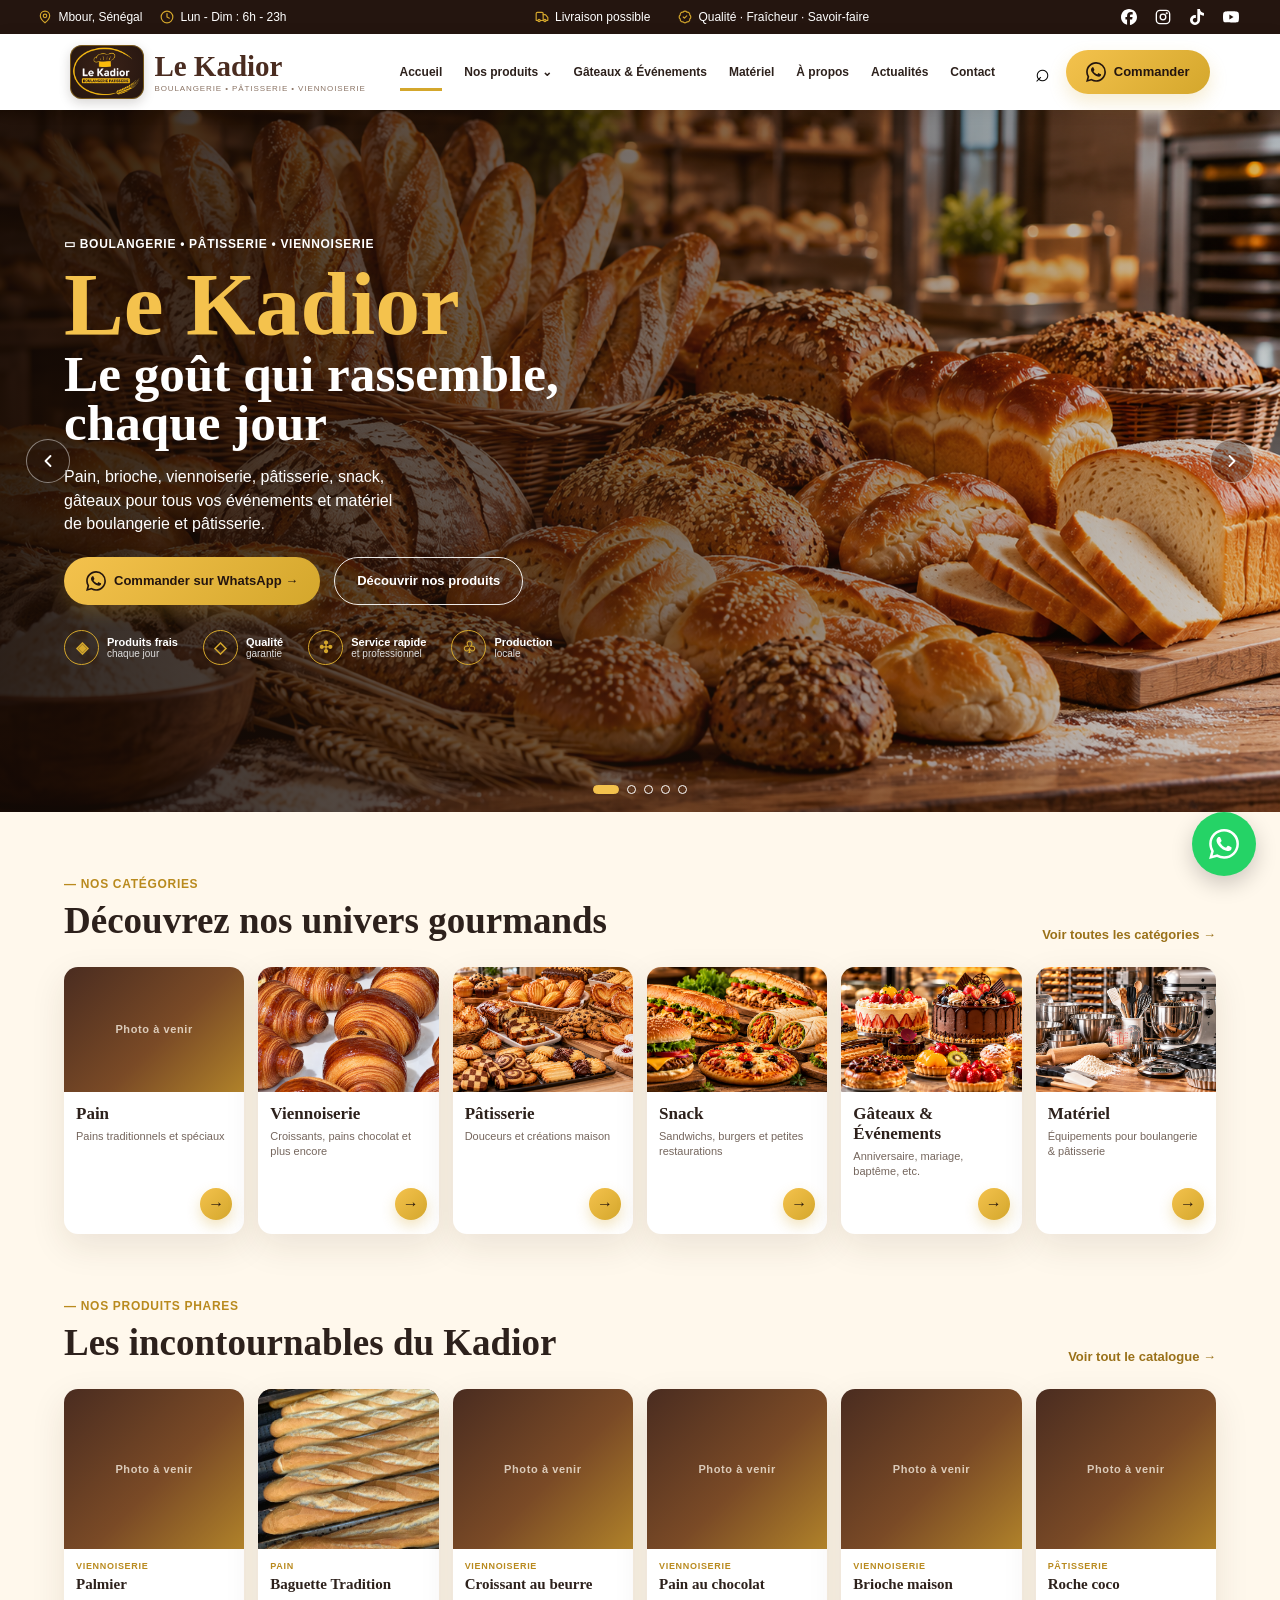
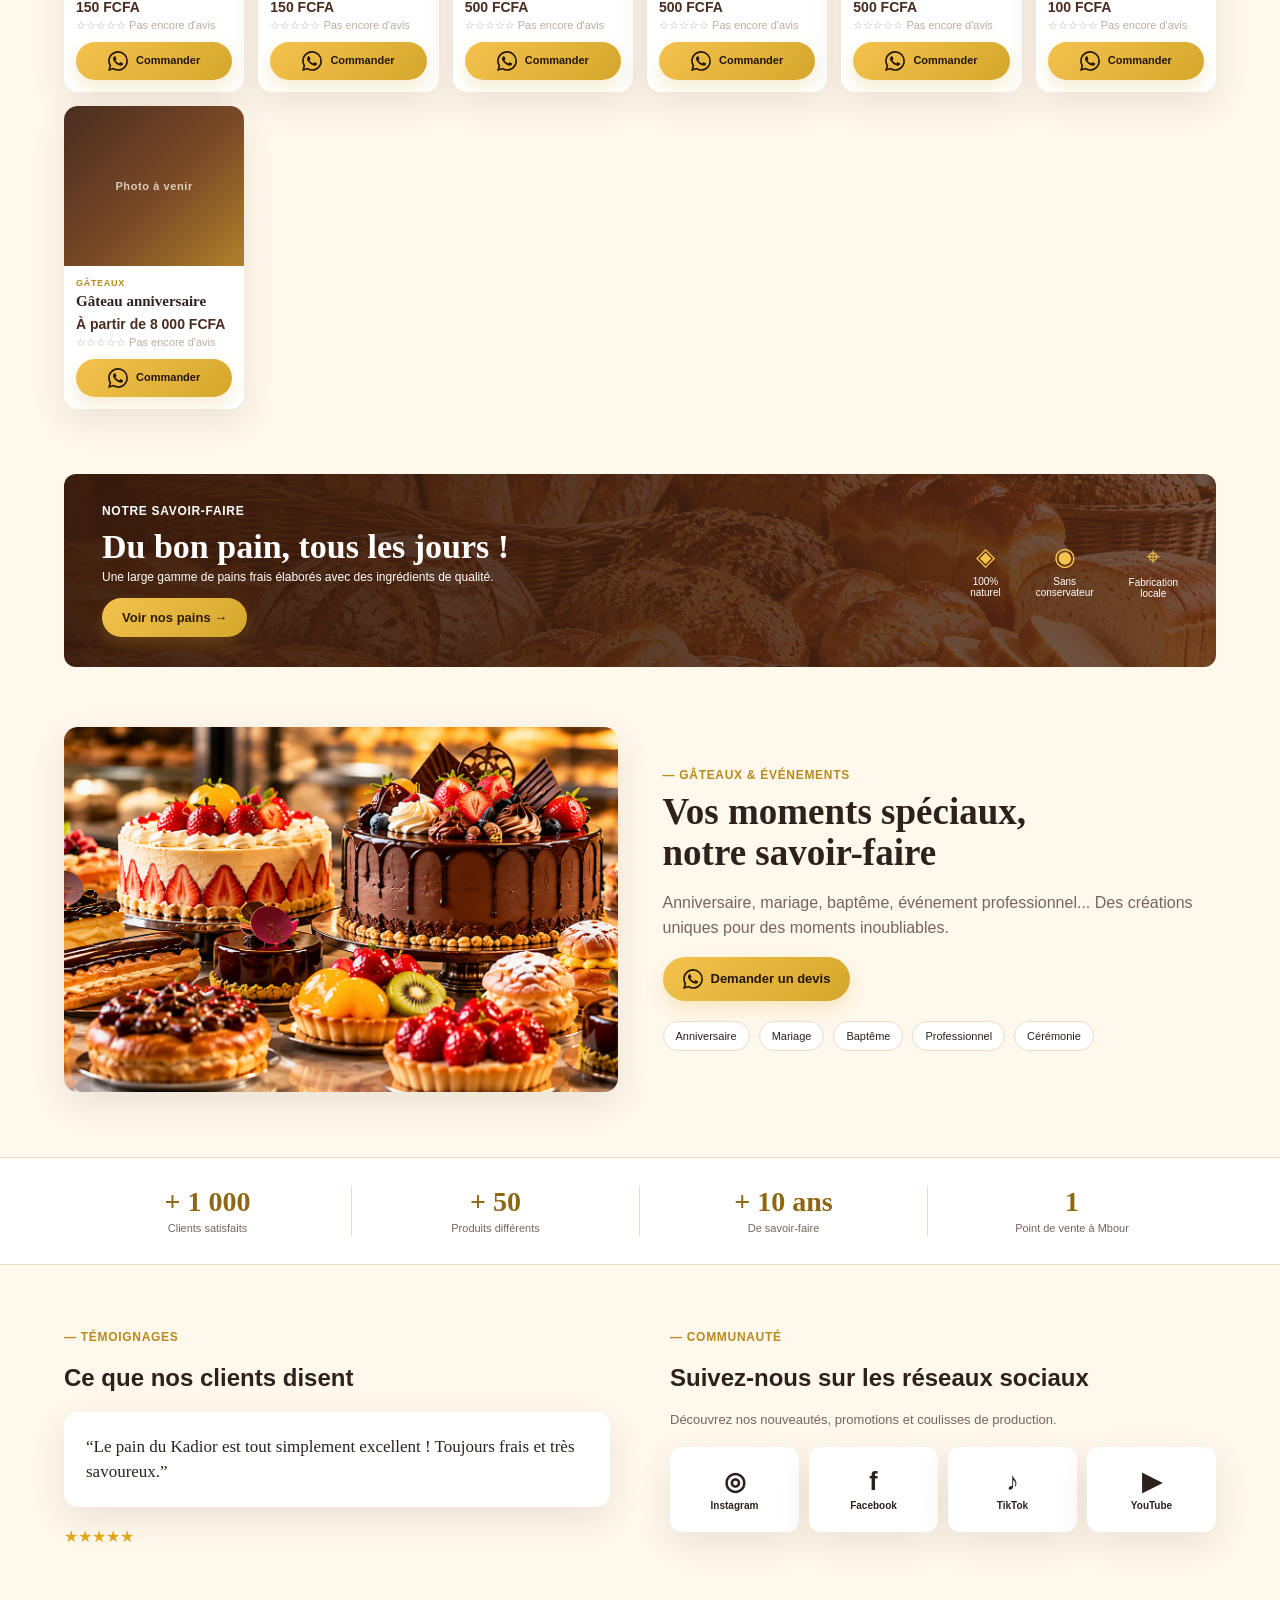
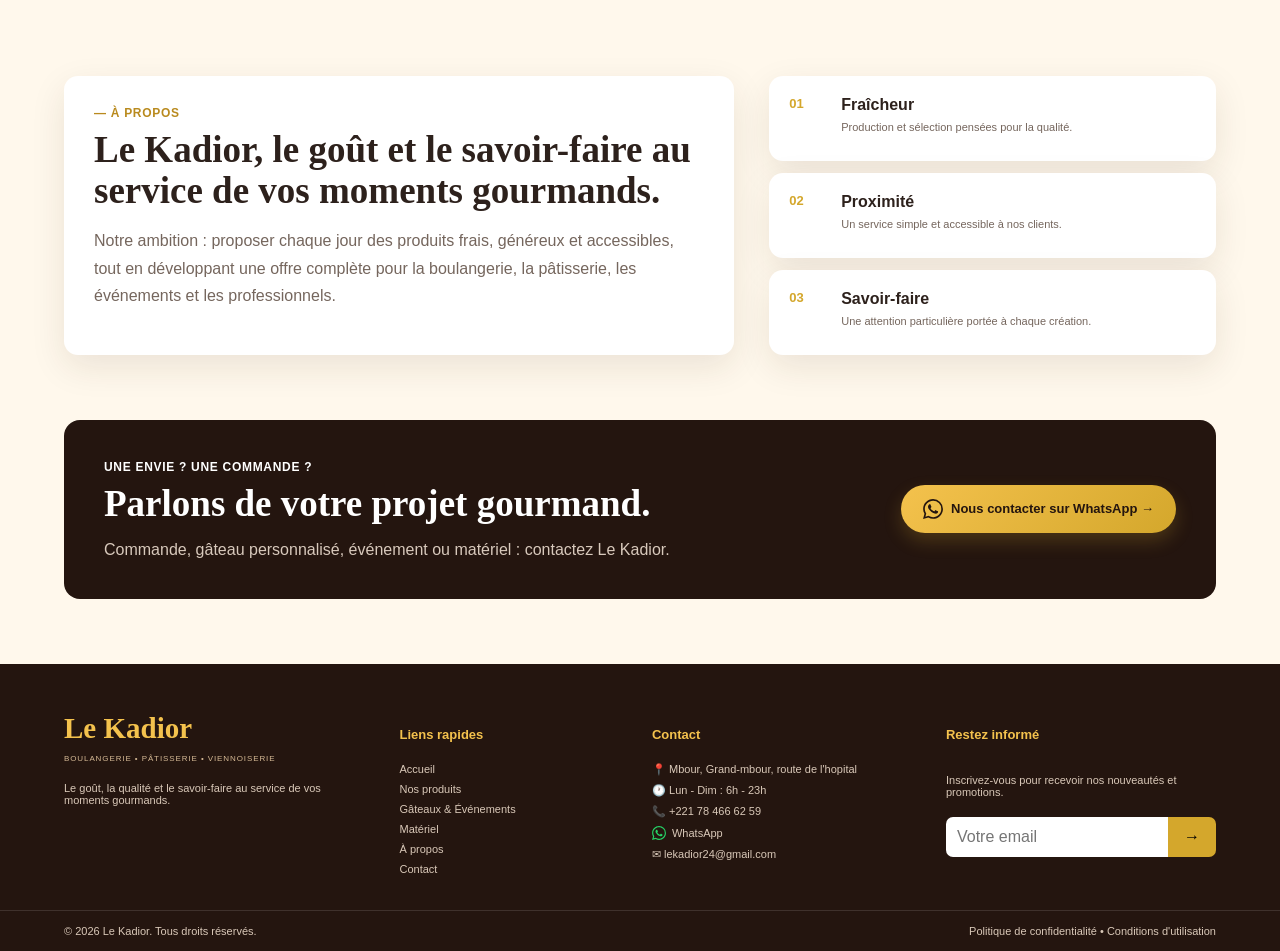
==== commit 77ea975d: "Synchronisation Supabase en temps réel, secours à jour et admin finalisé - Paramètres du site (site_" ====
--- a/index.html
+++ b/index.html
@@ -11,18 +11,18 @@
 <body data-page="accueil">
   <div class="topbar">
     <div class="topbar-left">
-      <span class="topbar-item"><svg class="tb-ico" viewBox="0 0 24 24" aria-hidden="true"><path d="M20 10c0 6-8 12-8 12s-8-6-8-12a8 8 0 0 1 16 0Z"/><circle cx="12" cy="10" r="3"/></svg>Mbour, Sénégal</span>
-      <span class="topbar-item"><svg class="tb-ico" viewBox="0 0 24 24" aria-hidden="true"><circle cx="12" cy="12" r="10"/><path d="M12 6v6l4 2"/></svg>Lundi - Dimanche : 06h – 23h</span>
+      <span class="topbar-item" data-setting="location"><svg class="tb-ico" viewBox="0 0 24 24" aria-hidden="true"><path d="M20 10c0 6-8 12-8 12s-8-6-8-12a8 8 0 0 1 16 0Z"/><circle cx="12" cy="10" r="3"/></svg>Mbour, Sénégal</span>
+      <span class="topbar-item" data-setting="openingHours"><svg class="tb-ico" viewBox="0 0 24 24" aria-hidden="true"><circle cx="12" cy="12" r="10"/><path d="M12 6v6l4 2"/></svg>Lun - Dim : 6h - 23h</span>
     </div>
     <div class="topbar-center">
       <span class="topbar-item"><svg class="tb-ico" viewBox="0 0 24 24" aria-hidden="true"><path d="M14 18V6a2 2 0 0 0-2-2H4a2 2 0 0 0-2 2v11a1 1 0 0 0 1 1h2"/><path d="M15 18H9"/><path d="M19 18h2a1 1 0 0 0 1-1v-3.65a1 1 0 0 0-.22-.62l-3.48-4.35A1 1 0 0 0 17.52 8H14"/><circle cx="17" cy="18" r="2"/><circle cx="7" cy="18" r="2"/></svg>Livraison possible</span>
       <span class="topbar-item"><svg class="tb-ico" viewBox="0 0 24 24" aria-hidden="true"><path d="M3.85 8.62a4 4 0 0 1 4.78-4.77 4 4 0 0 1 6.74 0 4 4 0 0 1 4.78 4.78 4 4 0 0 1 0 6.74 4 4 0 0 1-4.77 4.78 4 4 0 0 1-6.75 0 4 4 0 0 1-4.78-4.77 4 4 0 0 1 0-6.76Z"/><path d="m9 12 2 2 4-4"/></svg>Qualité · Fraîcheur · Savoir-faire</span>
     </div>
     <div class="topbar-socials">
-      <a href="https://www.facebook.com/share/1EYZV6tKAs/?mibextid=wwXIfr" target="_blank" rel="noopener noreferrer" aria-label="Facebook"><svg viewBox="0 0 24 24" aria-hidden="true"><path d="M9.101 23.691v-7.98H6.627v-3.667h2.474v-1.58c0-4.085 1.848-5.978 5.858-5.978.401 0 .955.042 1.468.103a8.68 8.68 0 0 1 1.141.195v3.325a8.623 8.623 0 0 0-.653-.036 26.805 26.805 0 0 0-.733-.009c-.707 0-1.259.096-1.675.309a1.686 1.686 0 0 0-.679.622c-.258.42-.374.995-.374 1.752v1.297h3.919l-.386 2.103-.287 1.564h-3.246v8.245C19.396 23.238 24 18.179 24 12.044c0-6.627-5.373-12-12-12s-12 5.373-12 12c0 5.628 3.874 10.35 9.101 11.647Z"/></svg></a>
-      <a href="https://www.instagram.com/lekadior_officiel/" target="_blank" rel="noopener noreferrer" aria-label="Instagram"><svg viewBox="0 0 24 24" aria-hidden="true" class="tb-stroke"><rect x="2" y="2" width="20" height="20" rx="5.5"/><circle cx="12" cy="12" r="4.2"/><circle cx="17.6" cy="6.4" r=".6" fill="currentColor"/></svg></a>
-      <a href="https://www.tiktok.com/@lekadior_officiel" target="_blank" rel="noopener noreferrer" aria-label="TikTok"><svg viewBox="0 0 24 24" aria-hidden="true"><path d="M12.525.02c1.31-.02 2.61-.01 3.91-.02.08 1.53.63 3.09 1.75 4.17 1.12 1.11 2.7 1.62 4.24 1.79v4.03c-1.44-.05-2.89-.35-4.2-.97-.57-.26-1.1-.59-1.62-.93-.01 2.92.01 5.84-.02 8.75-.08 1.4-.54 2.79-1.35 3.94-1.31 1.92-3.58 3.17-5.91 3.21-1.43.08-2.86-.31-4.08-1.03-2.02-1.19-3.44-3.37-3.65-5.71-.02-.5-.03-1-.01-1.49.18-1.9 1.12-3.72 2.58-4.96 1.66-1.44 3.98-2.13 6.15-1.72.02 1.48-.04 2.96-.04 4.44-.99-.32-2.15-.23-3.02.37-.63.41-1.11 1.04-1.36 1.75-.21.51-.15 1.07-.14 1.61.24 1.64 1.82 3.02 3.5 2.87 1.12-.01 2.19-.66 2.77-1.61.19-.33.4-.67.41-1.06.1-1.79.06-3.57.07-5.36.01-4.03-.01-8.05.02-12.07Z"/></svg></a>
-      <a href="#" aria-label="YouTube"><svg viewBox="0 0 24 24" aria-hidden="true"><path d="M23.498 6.186a3.016 3.016 0 0 0-2.122-2.136C19.505 3.545 12 3.545 12 3.545s-7.505 0-9.377.505A3.017 3.017 0 0 0 .502 6.186C0 8.07 0 12 0 12s0 3.93.502 5.814a3.016 3.016 0 0 0 2.122 2.136c1.871.505 9.376.505 9.376.505s7.505 0 9.377-.505a3.015 3.015 0 0 0 2.122-2.136C24 15.93 24 12 24 12s0-3.93-.502-5.814zM9.545 15.568V8.432L15.818 12l-6.273 3.568z"/></svg></a>
+      <a data-social="facebook" href="https://www.facebook.com/share/1EYZV6tKAs/?mibextid=wwXIfr" target="_blank" rel="noopener noreferrer" aria-label="Facebook"><svg viewBox="0 0 24 24" aria-hidden="true"><path d="M9.101 23.691v-7.98H6.627v-3.667h2.474v-1.58c0-4.085 1.848-5.978 5.858-5.978.401 0 .955.042 1.468.103a8.68 8.68 0 0 1 1.141.195v3.325a8.623 8.623 0 0 0-.653-.036 26.805 26.805 0 0 0-.733-.009c-.707 0-1.259.096-1.675.309a1.686 1.686 0 0 0-.679.622c-.258.42-.374.995-.374 1.752v1.297h3.919l-.386 2.103-.287 1.564h-3.246v8.245C19.396 23.238 24 18.179 24 12.044c0-6.627-5.373-12-12-12s-12 5.373-12 12c0 5.628 3.874 10.35 9.101 11.647Z"/></svg></a>
+      <a data-social="instagram" href="https://www.instagram.com/lekadior_officiel/" target="_blank" rel="noopener noreferrer" aria-label="Instagram"><svg viewBox="0 0 24 24" aria-hidden="true" class="tb-stroke"><rect x="2" y="2" width="20" height="20" rx="5.5"/><circle cx="12" cy="12" r="4.2"/><circle cx="17.6" cy="6.4" r=".6" fill="currentColor"/></svg></a>
+      <a data-social="tiktok" href="https://www.tiktok.com/@lekadior_officiel" target="_blank" rel="noopener noreferrer" aria-label="TikTok"><svg viewBox="0 0 24 24" aria-hidden="true"><path d="M12.525.02c1.31-.02 2.61-.01 3.91-.02.08 1.53.63 3.09 1.75 4.17 1.12 1.11 2.7 1.62 4.24 1.79v4.03c-1.44-.05-2.89-.35-4.2-.97-.57-.26-1.1-.59-1.62-.93-.01 2.92.01 5.84-.02 8.75-.08 1.4-.54 2.79-1.35 3.94-1.31 1.92-3.58 3.17-5.91 3.21-1.43.08-2.86-.31-4.08-1.03-2.02-1.19-3.44-3.37-3.65-5.71-.02-.5-.03-1-.01-1.49.18-1.9 1.12-3.72 2.58-4.96 1.66-1.44 3.98-2.13 6.15-1.72.02 1.48-.04 2.96-.04 4.44-.99-.32-2.15-.23-3.02.37-.63.41-1.11 1.04-1.36 1.75-.21.51-.15 1.07-.14 1.61.24 1.64 1.82 3.02 3.5 2.87 1.12-.01 2.19-.66 2.77-1.61.19-.33.4-.67.41-1.06.1-1.79.06-3.57.07-5.36.01-4.03-.01-8.05.02-12.07Z"/></svg></a>
+      <a data-social="youtube" href="#" aria-label="YouTube"><svg viewBox="0 0 24 24" aria-hidden="true"><path d="M23.498 6.186a3.016 3.016 0 0 0-2.122-2.136C19.505 3.545 12 3.545 12 3.545s-7.505 0-9.377.505A3.017 3.017 0 0 0 .502 6.186C0 8.07 0 12 0 12s0 3.93.502 5.814a3.016 3.016 0 0 0 2.122 2.136c1.871.505 9.376.505 9.376.505s7.505 0 9.377-.505a3.015 3.015 0 0 0 2.122-2.136C24 15.93 24 12 24 12s0-3.93-.502-5.814zM9.545 15.568V8.432L15.818 12l-6.273 3.568z"/></svg></a>
     </div>
   </div>
 
@@ -166,10 +166,10 @@
         <h2>Suivez-nous sur les réseaux sociaux</h2>
         <p>Découvrez nos nouveautés, promotions et coulisses de production.</p>
         <div class="social-cards">
-          <a href="https://www.instagram.com/lekadior_officiel/" target="_blank" rel="noopener noreferrer" aria-label="Instagram">◎<small>Instagram</small></a>
-          <a href="https://www.facebook.com/share/1EYZV6tKAs/?mibextid=wwXIfr" target="_blank" rel="noopener noreferrer" aria-label="Facebook">f<small>Facebook</small></a>
-          <a href="https://www.tiktok.com/@lekadior_officiel" target="_blank" rel="noopener noreferrer" aria-label="TikTok">♪<small>TikTok</small></a>
-          <a href="#" aria-label="YouTube">▶<small>YouTube</small></a>
+          <a data-social="instagram" href="https://www.instagram.com/lekadior_officiel/" target="_blank" rel="noopener noreferrer" aria-label="Instagram">◎<small>Instagram</small></a>
+          <a data-social="facebook" href="https://www.facebook.com/share/1EYZV6tKAs/?mibextid=wwXIfr" target="_blank" rel="noopener noreferrer" aria-label="Facebook">f<small>Facebook</small></a>
+          <a data-social="tiktok" href="https://www.tiktok.com/@lekadior_officiel" target="_blank" rel="noopener noreferrer" aria-label="TikTok">♪<small>TikTok</small></a>
+          <a data-social="youtube" href="#" aria-label="YouTube">▶<small>YouTube</small></a>
         </div>
       </div>
     </section>
@@ -205,7 +205,7 @@
         <p>Le goût, la qualité et le savoir-faire au service de vos moments gourmands.</p>
       </div>
       <div><h3>Liens rapides</h3><a href="index.html">Accueil</a><a href="produits.html">Nos produits</a><a href="evenements.html">Gâteaux & Événements</a><a href="materiel.html">Matériel</a><a href="a-propos.html">À propos</a><a href="contact.html">Contact</a></div>
-      <div><h3>Contact</h3><span>📍 Mbour, Sénégal</span><span>🕐 Lun - Dim : 6h - 22h</span><a href="tel:+221784666259">📞 +221 78 466 62 59</a><a data-whatsapp href="https://wa.me/221784666259">◉ WhatsApp</a><a href="mailto:lekadior@gmail.com">✉ lekadior@gmail.com</a></div>
+      <div><h3>Contact</h3><span data-setting="address" data-setting-prefix="📍 ">📍 Mbour, Grand-mbour, route de l'hopital</span><span data-setting="openingHours" data-setting-prefix="🕐 ">🕐 Lun - Dim : 6h - 23h</span><a data-setting="phone" data-setting-prefix="📞 " href="tel:+221784666259">📞 +221 78 466 62 59</a><a class="footer-whatsapp" data-whatsapp href="https://wa.me/221784666259"><svg class="footer-whatsapp-icon" viewBox="0 0 24 24" aria-hidden="true" focusable="false"><path d="M17.472 14.382c-.297-.149-1.758-.867-2.03-.967-.273-.099-.471-.148-.67.15-.197.297-.767.966-.94 1.164-.173.199-.347.223-.644.075-.297-.15-1.255-.463-2.39-1.475-.883-.788-1.48-1.761-1.653-2.059-.173-.297-.018-.458.13-.606.134-.133.298-.347.446-.52.149-.174.198-.298.298-.497.099-.198.05-.371-.025-.52-.075-.149-.669-1.612-.916-2.207-.242-.579-.487-.5-.669-.51-.173-.008-.371-.01-.57-.01-.198 0-.52.074-.792.372-.272.297-1.04 1.016-1.04 2.479 0 1.462 1.065 2.875 1.213 3.074.149.198 2.096 3.2 5.077 4.487.709.306 1.262.489 1.694.625.712.227 1.36.195 1.871.118.571-.085 1.758-.719 2.006-1.413.248-.694.248-1.289.173-1.413-.074-.124-.272-.198-.57-.347m-5.421 7.403h-.004a9.87 9.87 0 0 1-5.031-1.378l-.361-.214-3.741.982.998-3.648-.235-.374a9.86 9.86 0 0 1-1.51-5.26c.001-5.45 4.436-9.884 9.888-9.884 2.64 0 5.122 1.03 6.988 2.898a9.825 9.825 0 0 1 2.893 6.994c-.003 5.45-4.437 9.884-9.885 9.884m8.413-18.297A11.815 11.815 0 0 0 12.05 0C5.495 0 .16 5.335.157 11.892c0 2.096.547 4.142 1.588 5.945L.057 24l6.305-1.654a11.882 11.882 0 0 0 5.683 1.448h.005c6.554 0 11.89-5.335 11.893-11.893a11.821 11.821 0 0 0-3.48-8.413Z"/></svg><span>WhatsApp</span></a><a data-setting="email" data-setting-prefix="✉ " href="mailto:lekadior24@gmail.com">✉ lekadior24@gmail.com</a></div>
       <div><h3>Restez informé</h3><p>Inscrivez-vous pour recevoir nos nouveautés et promotions.</p><form id="newsletter"><input type="email" placeholder="Votre email" aria-label="Votre email" required><button aria-label="S'inscrire">→</button></form></div>
     </div>
     <div class="footer-bottom"><span>© 2026 Le Kadior. Tous droits réservés.</span><span>Politique de confidentialité • Conditions d'utilisation</span></div>
--- a/style.css
+++ b/style.css
@@ -300,3 +300,6 @@
 .floating-whatsapp{right:24px;bottom:24px;width:64px;height:64px;background:#25D366;z-index:1000}
 .floating-whatsapp-icon{display:block;width:30px;height:30px;fill:#fff;color:#fff}
 @media(max-width:768px){.floating-whatsapp{width:56px;height:56px}.floating-whatsapp-icon{width:26px;height:26px}}
+/* Footer : lien WhatsApp avec le même logo SVG que le bouton flottant */
+.footer .footer-whatsapp{display:inline-flex;align-items:center;gap:6px}
+.footer-whatsapp-icon{width:14px;height:14px;flex-shrink:0;fill:#25D366;display:block}
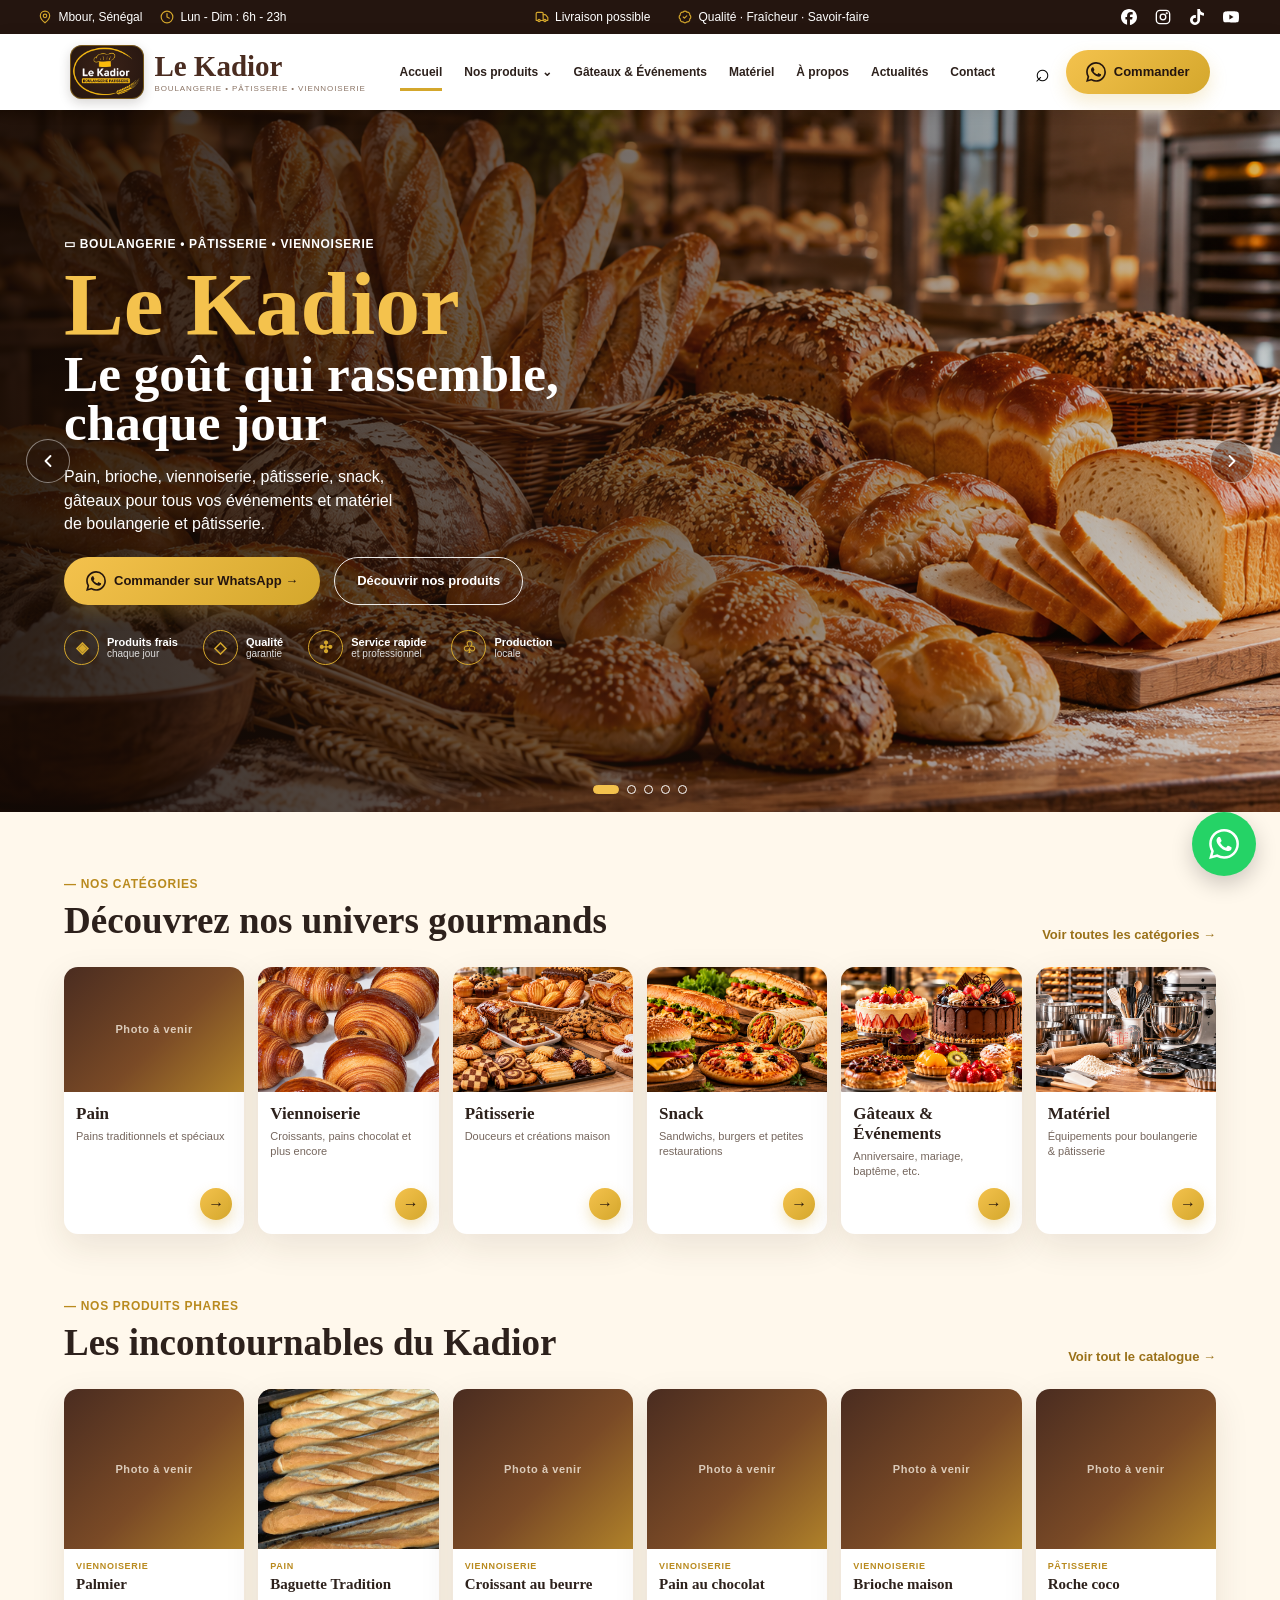
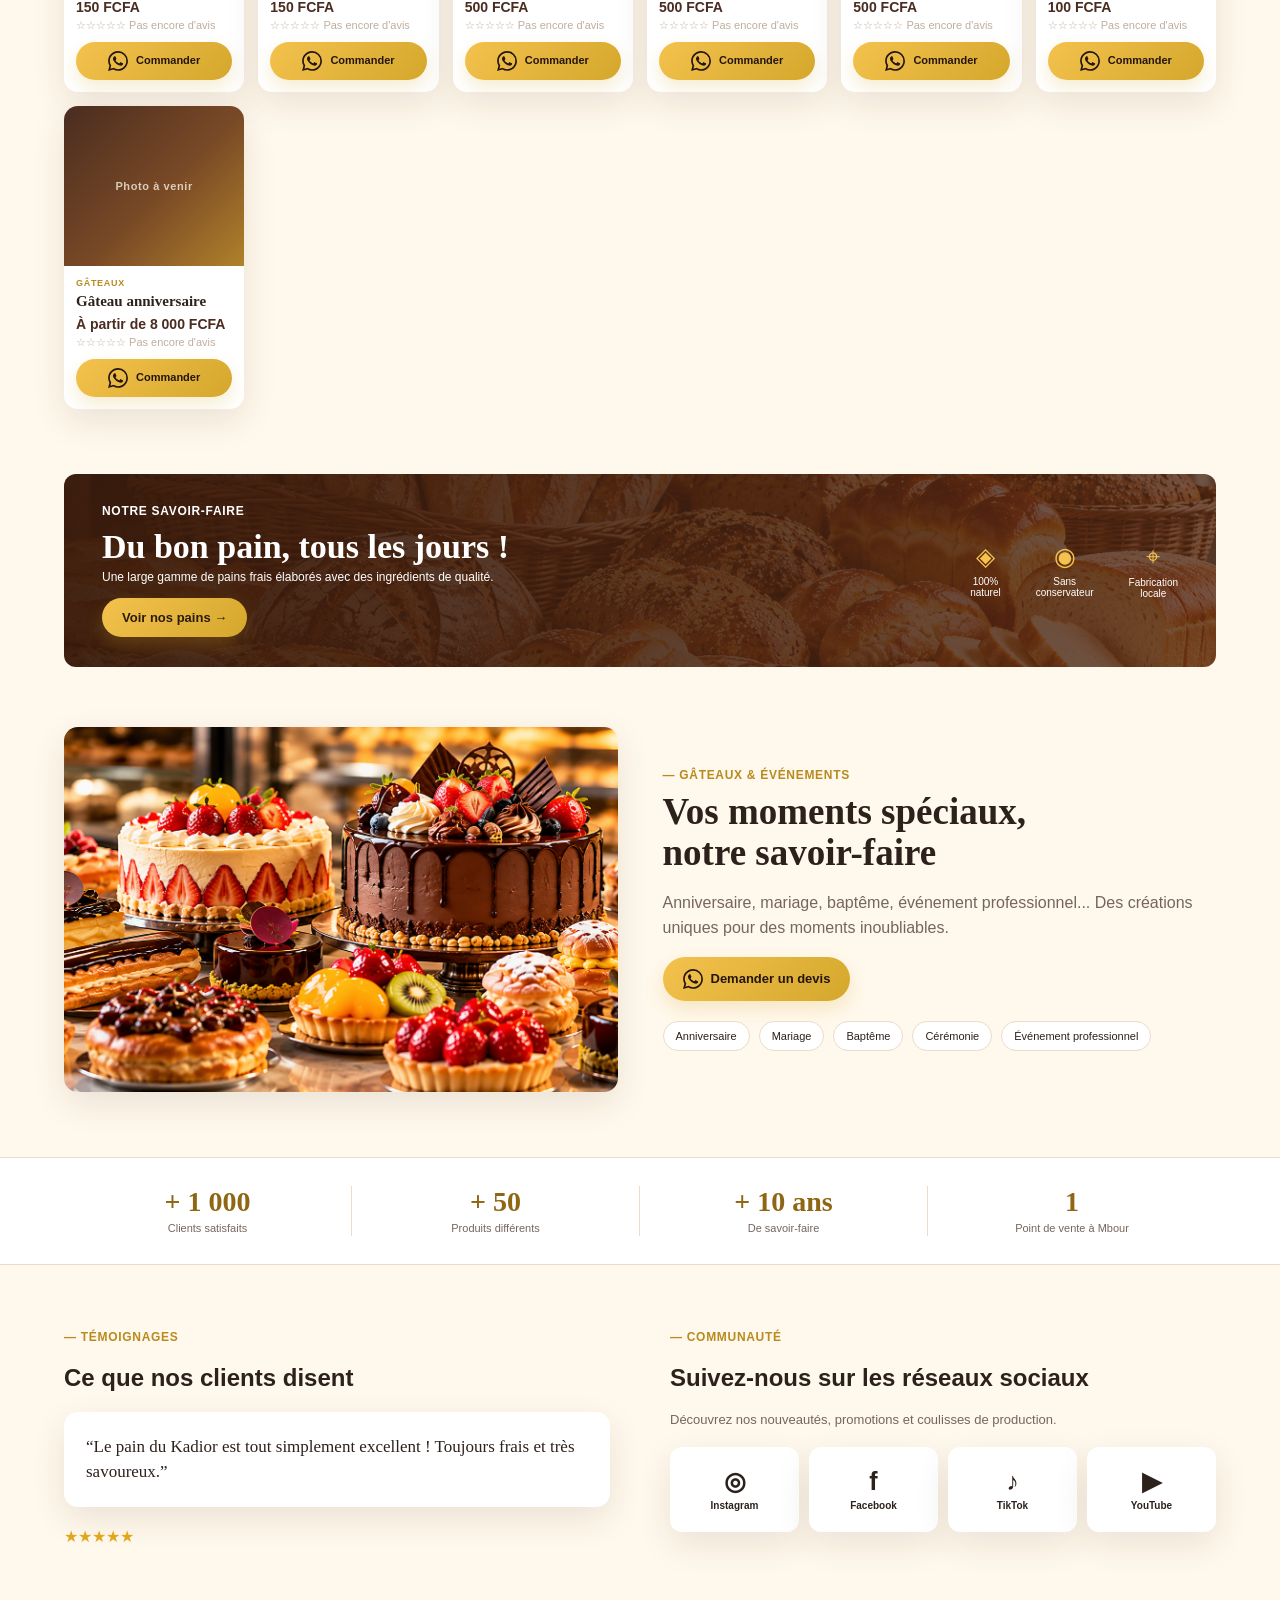
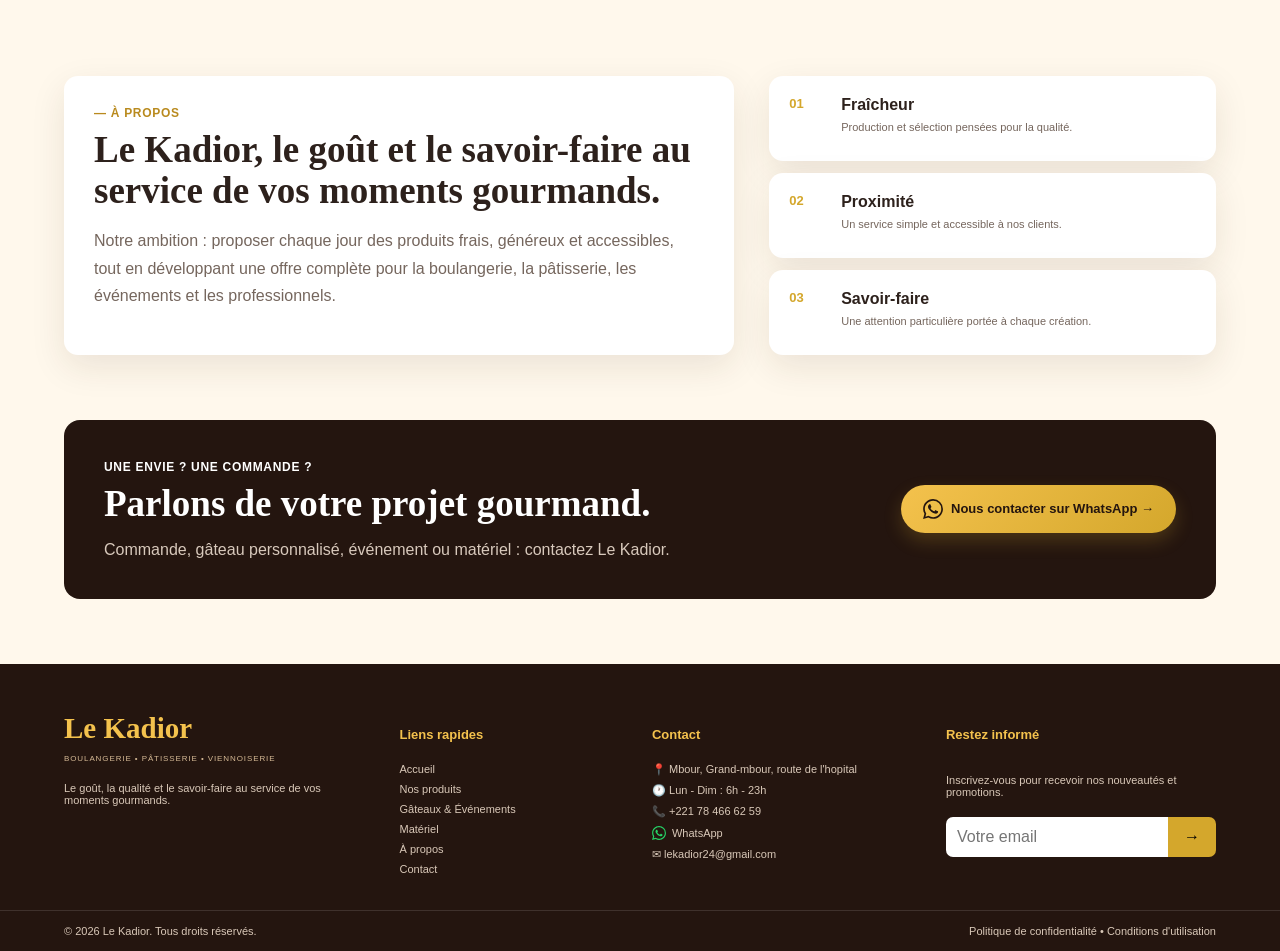
==== commit fb0a4d49: "Site public : événements, promotions et galerie synchronisés avec Supabase Co-Authored-By: Claude Op" ====
--- a/index.html
+++ b/index.html
@@ -120,6 +120,18 @@
       <div class="product-grid" id="productGrid"></div>
     </section>
 
+    <!-- Promotions (Supabase « promotions ») : affichée seulement s'il y a une promotion en cours -->
+    <section class="section promo-section" id="promotions" hidden>
+      <div class="section-heading reveal">
+        <div>
+          <div class="eyebrow gold-text">— PROMOTIONS</div>
+          <h2>Les promotions du moment</h2>
+        </div>
+        <a href="produits.html" class="text-link">Voir tout le catalogue →</a>
+      </div>
+      <div class="product-grid" id="promoGrid"></div>
+    </section>
+
     <section class="bread-banner reveal">
       <div>
         <div class="eyebrow">NOTRE SAVOIR-FAIRE</div>
@@ -142,9 +154,21 @@
         <p>Anniversaire, mariage, baptême, événement professionnel... Des créations uniques pour des moments inoubliables.</p>
         <a class="btn btn-gold" href="evenements.html#devis"><svg class="whatsapp-icon" viewBox="0 0 24 24" aria-hidden="true" focusable="false"><path d="M17.472 14.382c-.297-.149-1.758-.867-2.03-.967-.273-.099-.471-.148-.67.15-.197.297-.767.966-.94 1.164-.173.199-.347.223-.644.075-.297-.15-1.255-.463-2.39-1.475-.883-.788-1.48-1.761-1.653-2.059-.173-.297-.018-.458.13-.606.134-.133.298-.347.446-.52.149-.174.198-.298.298-.497.099-.198.05-.371-.025-.52-.075-.149-.669-1.612-.916-2.207-.242-.579-.487-.5-.669-.51-.173-.008-.371-.01-.57-.01-.198 0-.52.074-.792.372-.272.297-1.04 1.016-1.04 2.479 0 1.462 1.065 2.875 1.213 3.074.149.198 2.096 3.2 5.077 4.487.709.306 1.262.489 1.694.625.712.227 1.36.195 1.871.118.571-.085 1.758-.719 2.006-1.413.248-.694.248-1.289.173-1.413-.074-.124-.272-.198-.57-.347m-5.421 7.403h-.004a9.87 9.87 0 0 1-5.031-1.378l-.361-.214-3.741.982.998-3.648-.235-.374a9.86 9.86 0 0 1-1.51-5.26c.001-5.45 4.436-9.884 9.888-9.884 2.64 0 5.122 1.03 6.988 2.898a9.825 9.825 0 0 1 2.893 6.994c-.003 5.45-4.437 9.884-9.885 9.884m8.413-18.297A11.815 11.815 0 0 0 12.05 0C5.495 0 .16 5.335.157 11.892c0 2.096.547 4.142 1.588 5.945L.057 24l6.305-1.654a11.882 11.882 0 0 0 5.683 1.448h.005c6.554 0 11.89-5.335 11.893-11.893a11.821 11.821 0 0 0-3.48-8.413Z"/></svg><span>Demander un devis</span></a>
         <div class="event-chips">
-          <span>Anniversaire</span><span>Mariage</span><span>Baptême</span><span>Professionnel</span><span>Cérémonie</span>
-        </div>
-      </div>
+          <!-- Générées depuis les événements Supabase par script.js ; ci-dessous : secours -->
+          <span>Anniversaire</span><span>Mariage</span><span>Baptême</span><span>Cérémonie</span><span>Événement professionnel</span>
+        </div>
+      </div>
+    </section>
+
+    <!-- Galerie (Supabase « gallery ») : affichée seulement s'il y a au moins une photo -->
+    <section class="section gallery-section" id="galerie" hidden>
+      <div class="section-heading reveal">
+        <div>
+          <div class="eyebrow gold-text">— NOS RÉALISATIONS</div>
+          <h2>Nos créations en images</h2>
+        </div>
+      </div>
+      <div class="gallery-grid" id="galleryGrid"></div>
     </section>
 
     <section class="stats reveal">
--- a/style.css
+++ b/style.css
@@ -222,12 +222,28 @@
 .info-list span,.info-list a{font-size:15px;font-weight:600}
 .info-list a:hover{color:var(--gold-light)}
 .info-btn{position:relative;z-index:1;width:100%}
-.map-box{position:relative;height:380px;border-radius:20px;overflow:hidden;display:grid;place-items:center;box-shadow:var(--shadow);background:linear-gradient(rgba(74,44,32,.06) 1px,transparent 1px) 0 0/40px 40px,linear-gradient(90deg,rgba(74,44,32,.06) 1px,transparent 1px) 0 0/40px 40px,radial-gradient(circle at 50% 50%,#fff 0%,var(--cream-2) 100%)}
-.map-card{display:flex;flex-direction:column;align-items:center;gap:6px;text-align:center;background:#fff;border-radius:18px;padding:28px 34px;box-shadow:0 18px 40px rgba(62,37,20,.14);margin:0 16px}
-.map-pin{font-size:34px;animation:pinBounce 2.4s ease-in-out infinite}
-.map-card strong{font:700 24px "Playfair Display",Georgia,"Times New Roman",serif;color:var(--brown)}
-.map-card small{color:var(--muted);margin-bottom:10px}
+.map-subtitle{margin:8px 0 0;color:var(--muted);font-size:15px}
+.map-box{position:relative;height:440px;border-radius:20px;overflow:hidden;box-shadow:var(--shadow);border:1px solid #eadcc7;background:linear-gradient(rgba(74,44,32,.06) 1px,transparent 1px) 0 0/40px 40px,linear-gradient(90deg,rgba(74,44,32,.06) 1px,transparent 1px) 0 0/40px 40px,radial-gradient(circle at 50% 50%,#fff 0%,var(--cream-2) 100%)}
+.map-view{position:absolute;inset:0}
+.map-frame{position:absolute;inset:0;width:100%;height:100%;border:0;display:block;pointer-events:none}
+.map-hit{position:absolute;inset:0;z-index:1;cursor:pointer}
+.map-hit:focus-visible{outline:3px solid var(--gold-light);outline-offset:-3px}
+/* Pointe du marqueur = centre exact de la carte = 14.4289293, -16.9793453 */
+.map-point{position:absolute;left:50%;top:50%;z-index:1;width:34px;height:34px;margin:-34px 0 0 -17px;pointer-events:none}
+.map-point:before{content:"";position:absolute;inset:0;background:linear-gradient(135deg,var(--gold-light),var(--gold));border:3px solid var(--brown);border-radius:50% 50% 50% 0;transform:rotate(-45deg);transform-origin:50% 50%;box-shadow:-3px 3px 10px rgba(36,21,15,.35);box-sizing:border-box;top:-6px}
+.map-point:after{content:"";position:absolute;left:50%;top:5px;width:10px;height:10px;margin-left:-5px;border-radius:50%;background:var(--brown)}
+.map-marker{position:absolute;left:50%;bottom:calc(50% + 56px);z-index:1;transform:translateX(-50%);display:flex;flex-direction:column;align-items:center;gap:2px;white-space:nowrap;text-align:center;background:var(--brown);color:#fff;border:1px solid rgba(212,167,44,.7);border-radius:14px;padding:9px 16px;box-shadow:0 12px 28px rgba(36,21,15,.3);pointer-events:none}
+.map-marker:after{content:"";position:absolute;left:50%;top:100%;width:12px;height:12px;background:var(--brown);border-right:1px solid rgba(212,167,44,.7);border-bottom:1px solid rgba(212,167,44,.7);transform:translate(-50%,-6px) rotate(45deg)}
+.map-marker strong{font:700 17px "Playfair Display",Georgia,"Times New Roman",serif;color:var(--gold-light)}
+.map-marker small{font-size:11px;font-weight:600;color:#f3e6d4}
+.map-card{position:absolute;left:24px;bottom:24px;z-index:1;max-width:340px;display:flex;flex-direction:column;align-items:flex-start;gap:6px;background:var(--cream);border:1px solid rgba(212,167,44,.45);border-radius:18px;padding:22px 24px;box-shadow:0 18px 40px rgba(62,37,20,.18)}
+.map-name{display:flex;align-items:center;gap:8px;font:700 24px "Playfair Display",Georgia,"Times New Roman",serif;color:var(--brown)}
+.map-pin{display:inline-block;font-size:26px;animation:pinBounce 2.4s ease-in-out infinite}
+.map-tagline{font-size:12px;font-weight:700;letter-spacing:.3px;color:#9a7119}
+.map-address{font-size:13px;color:var(--muted);line-height:1.45;margin-bottom:8px}
 @keyframes pinBounce{0%,100%{transform:translateY(0)}50%{transform:translateY(-6px)}}
+@media(max-width:820px){.map-box{height:auto;display:flex;flex-direction:column}.map-view{position:relative;inset:auto;height:340px;flex:none}.map-card{position:static;max-width:none;border:0;border-top:1px solid #eadcc7;border-radius:0;box-shadow:none;padding:20px}}
+@media(max-width:480px){.map-view{height:280px}.map-marker{padding:7px 12px}.map-marker strong{font-size:15px}.map-marker small{font-size:10px}.map-btn{width:100%;padding:14px 20px}}
 
 /* ---- Responsive pages internes ---- */
 @media(max-width:1024px){
@@ -278,8 +294,6 @@
   .form-grid{grid-template-columns:1fr}
   .form-card,.info-card{padding:22px}
   .event-row-actions .btn{width:100%}
-  .map-box{height:320px}
-  .map-card{padding:22px}
   .detail-price{font-size:24px}
 }
 @media(max-width:360px){
@@ -303,3 +317,17 @@
 /* Footer : lien WhatsApp avec le même logo SVG que le bouton flottant */
 .footer .footer-whatsapp{display:inline-flex;align-items:center;gap:6px}
 .footer-whatsapp-icon{width:14px;height:14px;flex-shrink:0;fill:#25D366;display:block}
+/* Promotions (accueil) : cartes produit existantes + badge de remise et prix barré */
+.promo-card .media{position:relative}
+.promo-badge{position:absolute;top:10px;left:10px;z-index:1;background:var(--gold);color:var(--dark);font-weight:900;font-size:12px;line-height:1;padding:6px 10px;border-radius:999px;box-shadow:0 4px 12px rgba(36,21,15,.22)}
+.promo-card .price{display:flex;flex-wrap:wrap;align-items:baseline;gap:6px}
+.promo-old{font-weight:600;font-size:12px;color:var(--muted);text-decoration:line-through}
+.promo-desc{font-size:11px;color:var(--muted);line-height:1.45;margin:6px 0 0}
+.promo-period{display:block;margin-top:auto;padding-top:8px;font-size:10px;font-weight:800;letter-spacing:.5px;text-transform:uppercase;color:#b98a1e}
+/* Galerie (accueil) */
+.gallery-grid{display:grid;grid-template-columns:repeat(4,1fr);gap:14px}
+.gallery-item{margin:0;background:#fff;border-radius:14px;overflow:hidden;box-shadow:var(--shadow)}
+.gallery-img{aspect-ratio:1/1}
+.gallery-item figcaption{padding:10px 12px;font-size:12px;font-weight:700;color:var(--brown)}
+@media(max-width:900px){.gallery-grid{grid-template-columns:repeat(3,1fr)}}
+@media(max-width:560px){.gallery-grid{grid-template-columns:repeat(2,1fr);gap:10px}.gallery-item figcaption{padding:8px 10px;font-size:11px}}
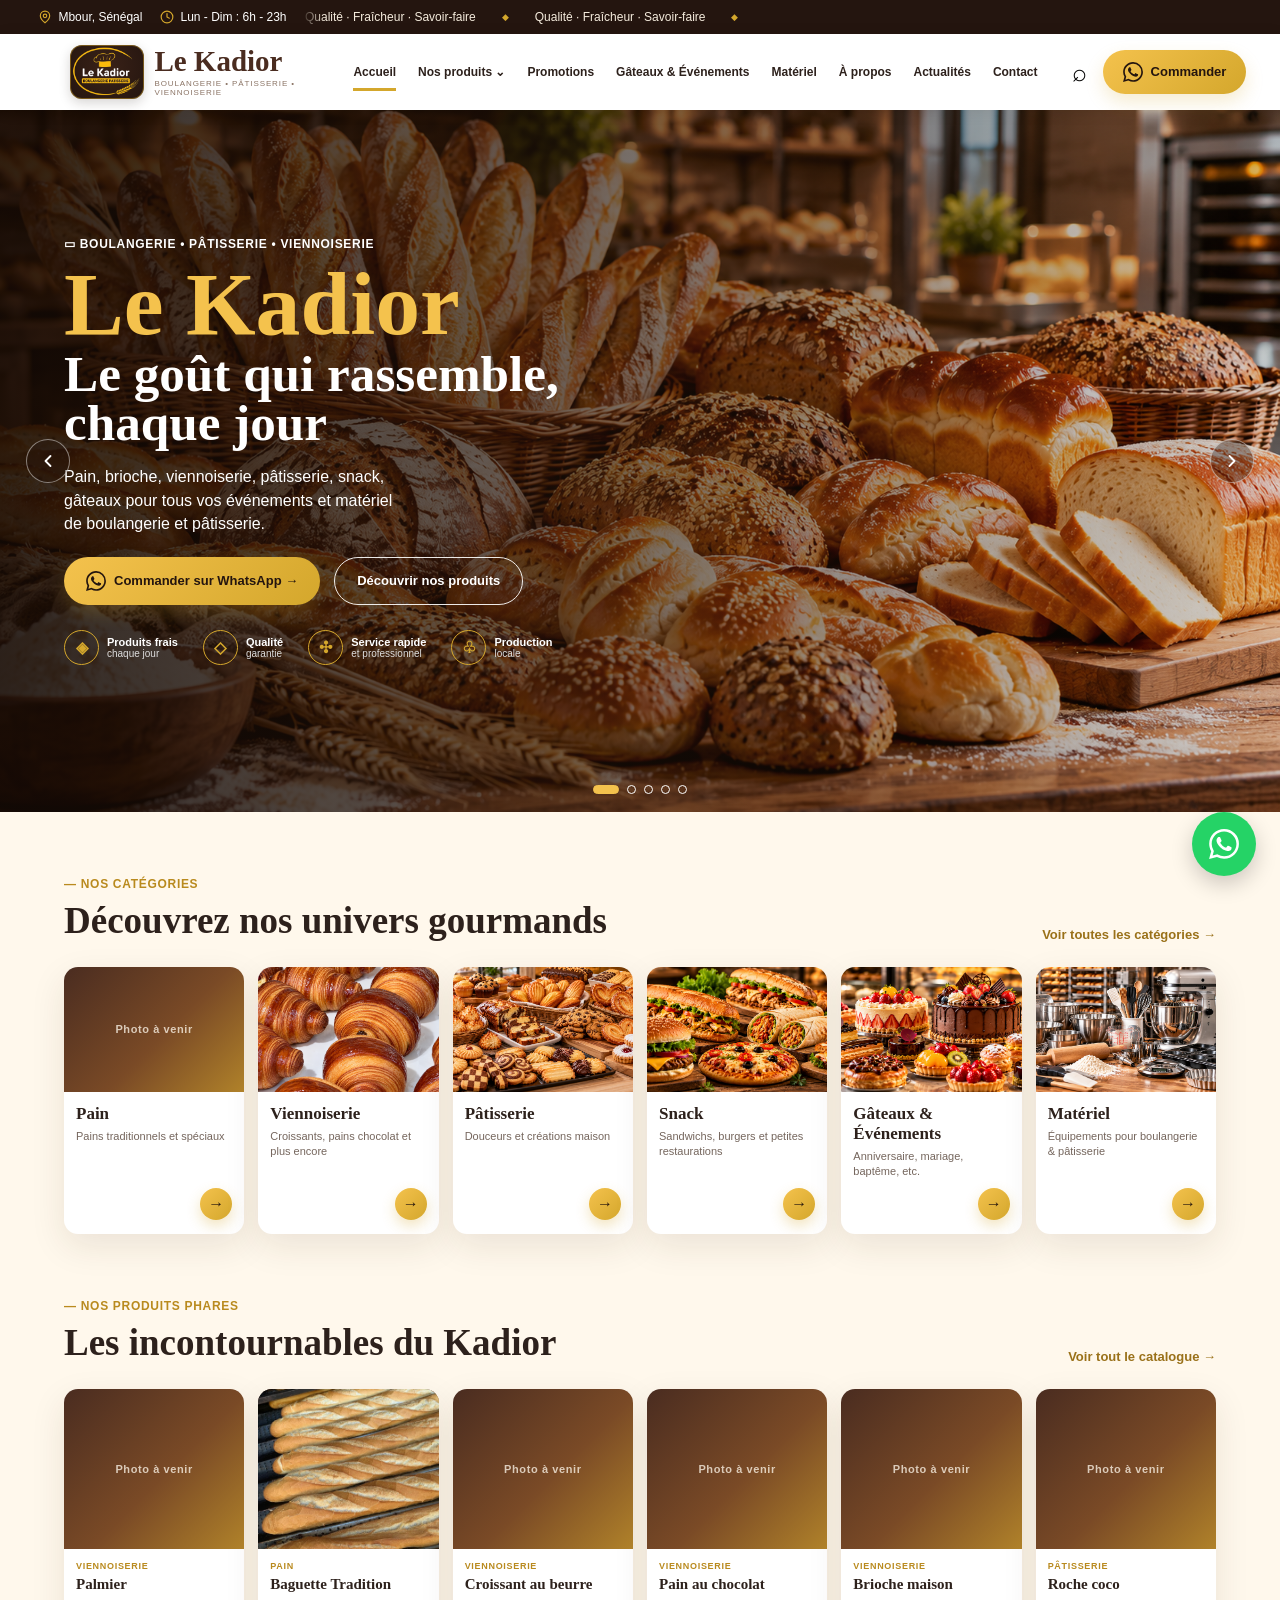
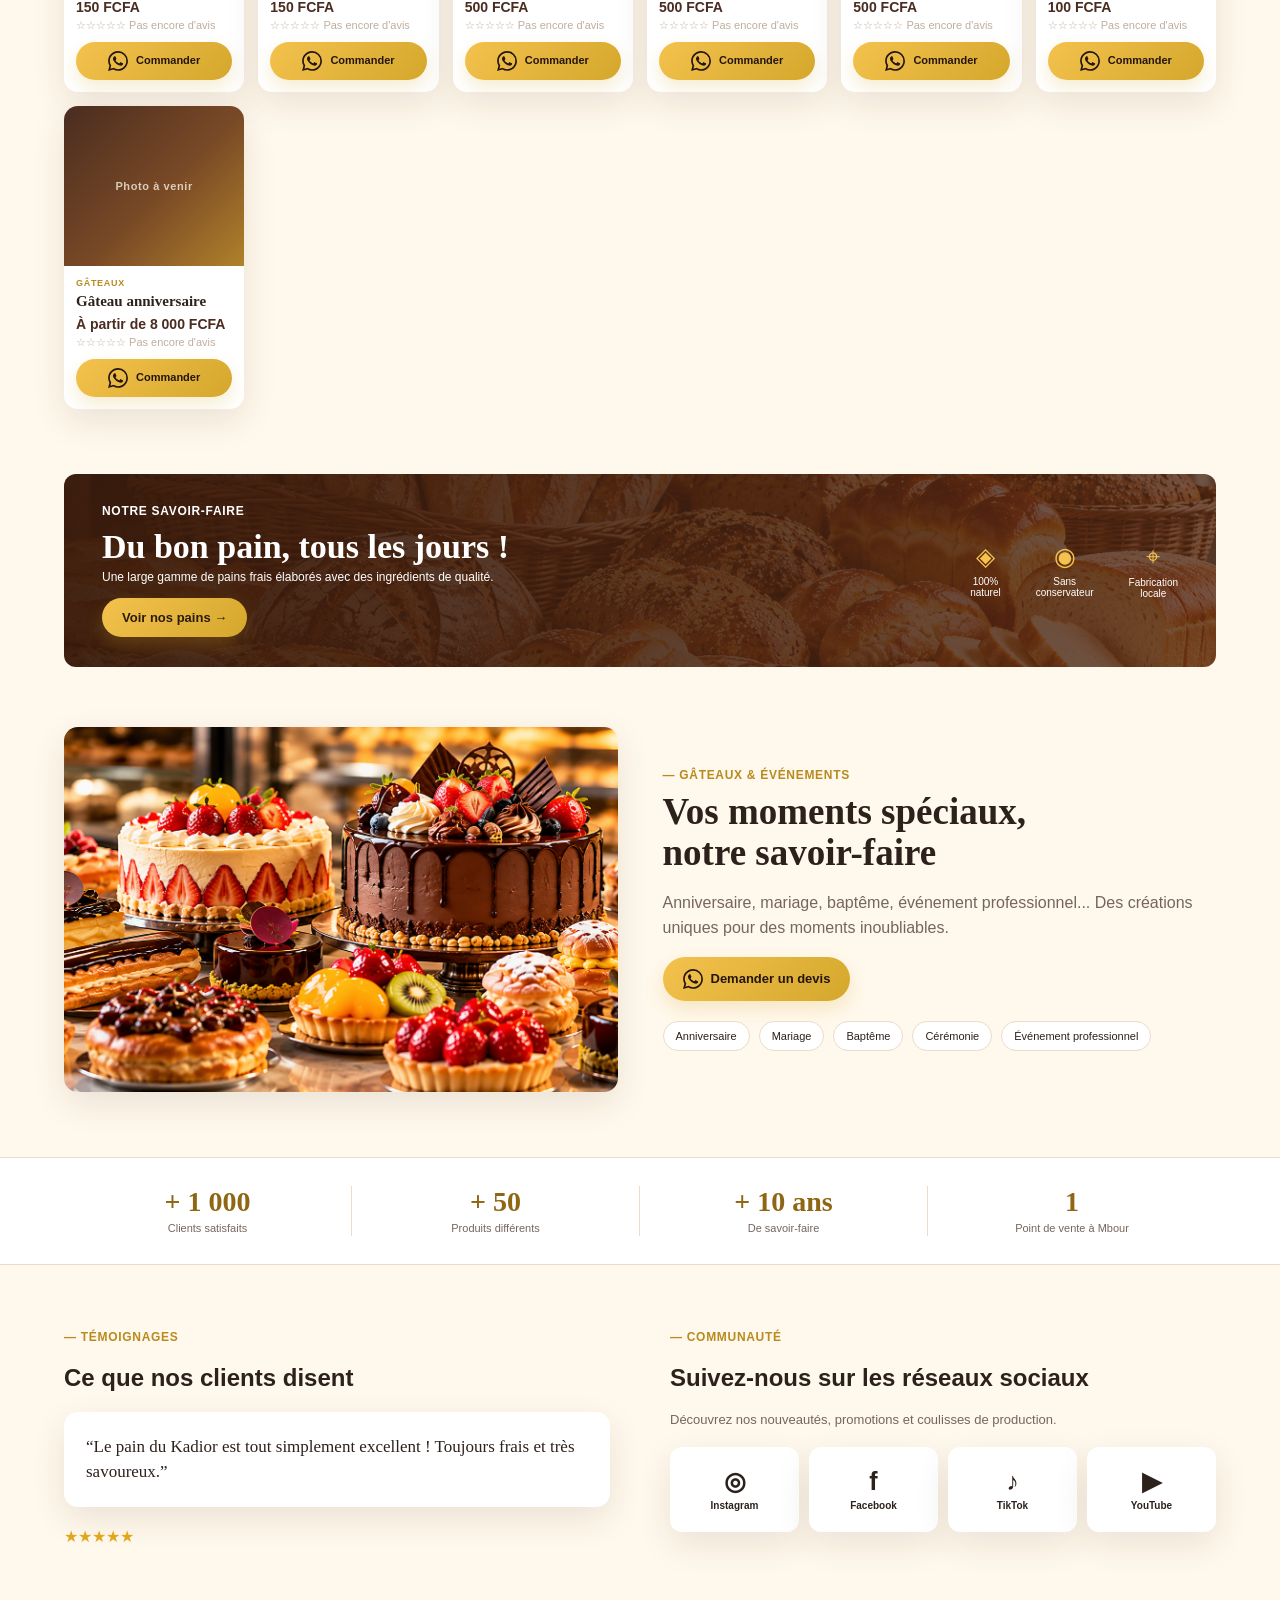
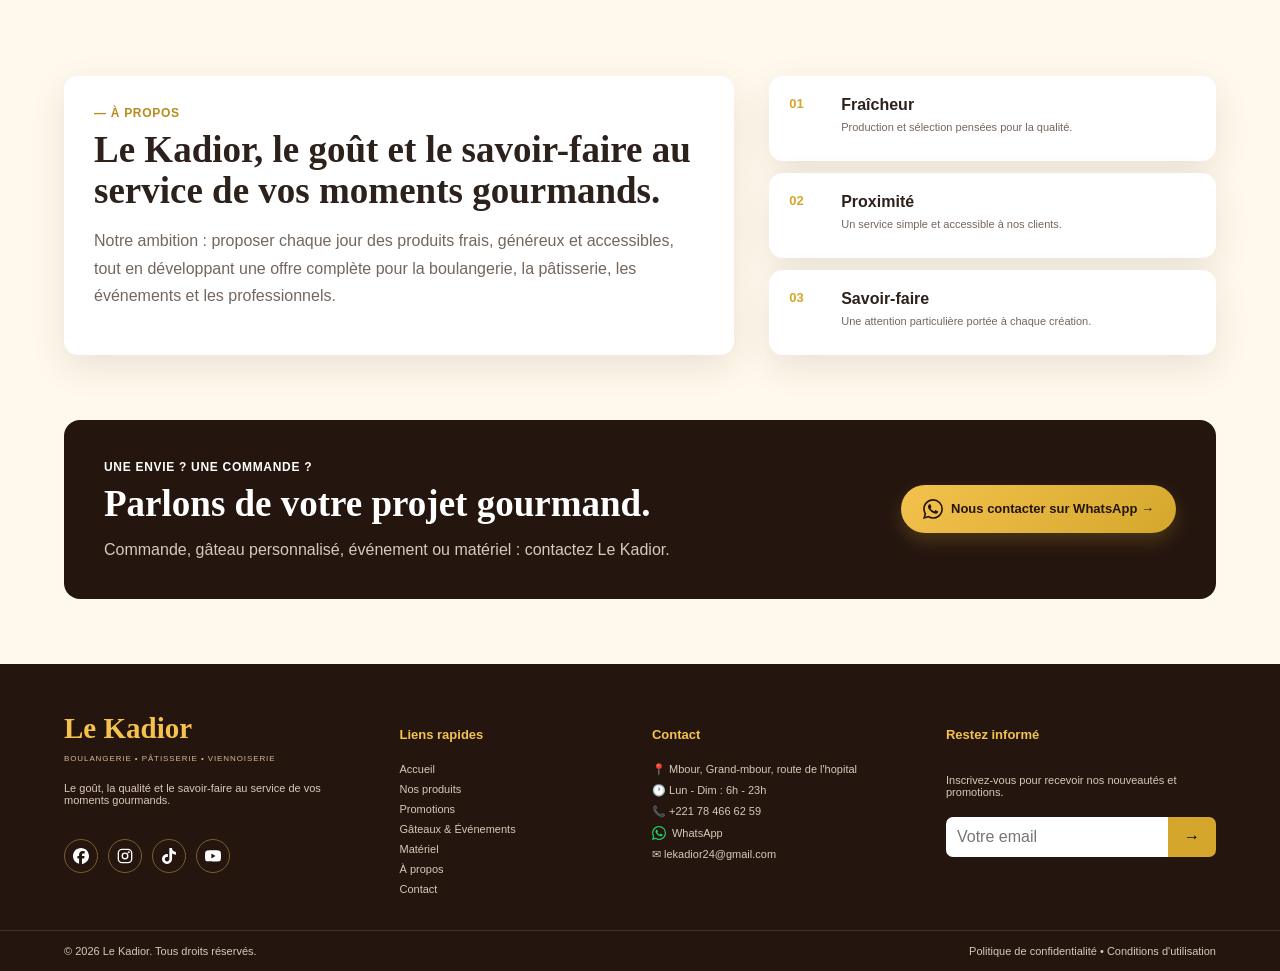
==== commit 952f39ab: "Site : bande animée des promotions, page Promotions, diaporamas, box, réseaux sociaux en pied de pag" ====
--- a/index.html
+++ b/index.html
@@ -14,15 +14,8 @@
       <span class="topbar-item" data-setting="location"><svg class="tb-ico" viewBox="0 0 24 24" aria-hidden="true"><path d="M20 10c0 6-8 12-8 12s-8-6-8-12a8 8 0 0 1 16 0Z"/><circle cx="12" cy="10" r="3"/></svg>Mbour, Sénégal</span>
       <span class="topbar-item" data-setting="openingHours"><svg class="tb-ico" viewBox="0 0 24 24" aria-hidden="true"><circle cx="12" cy="12" r="10"/><path d="M12 6v6l4 2"/></svg>Lun - Dim : 6h - 23h</span>
     </div>
-    <div class="topbar-center">
-      <span class="topbar-item"><svg class="tb-ico" viewBox="0 0 24 24" aria-hidden="true"><path d="M14 18V6a2 2 0 0 0-2-2H4a2 2 0 0 0-2 2v11a1 1 0 0 0 1 1h2"/><path d="M15 18H9"/><path d="M19 18h2a1 1 0 0 0 1-1v-3.65a1 1 0 0 0-.22-.62l-3.48-4.35A1 1 0 0 0 17.52 8H14"/><circle cx="17" cy="18" r="2"/><circle cx="7" cy="18" r="2"/></svg>Livraison possible</span>
-      <span class="topbar-item"><svg class="tb-ico" viewBox="0 0 24 24" aria-hidden="true"><path d="M3.85 8.62a4 4 0 0 1 4.78-4.77 4 4 0 0 1 6.74 0 4 4 0 0 1 4.78 4.78 4 4 0 0 1 0 6.74 4 4 0 0 1-4.77 4.78 4 4 0 0 1-6.75 0 4 4 0 0 1-4.78-4.77 4 4 0 0 1 0-6.76Z"/><path d="m9 12 2 2 4-4"/></svg>Qualité · Fraîcheur · Savoir-faire</span>
-    </div>
-    <div class="topbar-socials">
-      <a data-social="facebook" href="https://www.facebook.com/share/1EYZV6tKAs/?mibextid=wwXIfr" target="_blank" rel="noopener noreferrer" aria-label="Facebook"><svg viewBox="0 0 24 24" aria-hidden="true"><path d="M9.101 23.691v-7.98H6.627v-3.667h2.474v-1.58c0-4.085 1.848-5.978 5.858-5.978.401 0 .955.042 1.468.103a8.68 8.68 0 0 1 1.141.195v3.325a8.623 8.623 0 0 0-.653-.036 26.805 26.805 0 0 0-.733-.009c-.707 0-1.259.096-1.675.309a1.686 1.686 0 0 0-.679.622c-.258.42-.374.995-.374 1.752v1.297h3.919l-.386 2.103-.287 1.564h-3.246v8.245C19.396 23.238 24 18.179 24 12.044c0-6.627-5.373-12-12-12s-12 5.373-12 12c0 5.628 3.874 10.35 9.101 11.647Z"/></svg></a>
-      <a data-social="instagram" href="https://www.instagram.com/lekadior_officiel/" target="_blank" rel="noopener noreferrer" aria-label="Instagram"><svg viewBox="0 0 24 24" aria-hidden="true" class="tb-stroke"><rect x="2" y="2" width="20" height="20" rx="5.5"/><circle cx="12" cy="12" r="4.2"/><circle cx="17.6" cy="6.4" r=".6" fill="currentColor"/></svg></a>
-      <a data-social="tiktok" href="https://www.tiktok.com/@lekadior_officiel" target="_blank" rel="noopener noreferrer" aria-label="TikTok"><svg viewBox="0 0 24 24" aria-hidden="true"><path d="M12.525.02c1.31-.02 2.61-.01 3.91-.02.08 1.53.63 3.09 1.75 4.17 1.12 1.11 2.7 1.62 4.24 1.79v4.03c-1.44-.05-2.89-.35-4.2-.97-.57-.26-1.1-.59-1.62-.93-.01 2.92.01 5.84-.02 8.75-.08 1.4-.54 2.79-1.35 3.94-1.31 1.92-3.58 3.17-5.91 3.21-1.43.08-2.86-.31-4.08-1.03-2.02-1.19-3.44-3.37-3.65-5.71-.02-.5-.03-1-.01-1.49.18-1.9 1.12-3.72 2.58-4.96 1.66-1.44 3.98-2.13 6.15-1.72.02 1.48-.04 2.96-.04 4.44-.99-.32-2.15-.23-3.02.37-.63.41-1.11 1.04-1.36 1.75-.21.51-.15 1.07-.14 1.61.24 1.64 1.82 3.02 3.5 2.87 1.12-.01 2.19-.66 2.77-1.61.19-.33.4-.67.41-1.06.1-1.79.06-3.57.07-5.36.01-4.03-.01-8.05.02-12.07Z"/></svg></a>
-      <a data-social="youtube" href="#" aria-label="YouTube"><svg viewBox="0 0 24 24" aria-hidden="true"><path d="M23.498 6.186a3.016 3.016 0 0 0-2.122-2.136C19.505 3.545 12 3.545 12 3.545s-7.505 0-9.377.505A3.017 3.017 0 0 0 .502 6.186C0 8.07 0 12 0 12s0 3.93.502 5.814a3.016 3.016 0 0 0 2.122 2.136c1.871.505 9.376.505 9.376.505s7.505 0 9.377-.505a3.015 3.015 0 0 0 2.122-2.136C24 15.93 24 12 24 12s0-3.93-.502-5.814zM9.545 15.568V8.432L15.818 12l-6.273 3.568z"/></svg></a>
+    <div class="topbar-ticker" id="topTicker" aria-label="Promotions et informations">
+      <div class="ticker-track"><span class="ticker-item ticker-info">Qualité · Fraîcheur · Savoir-faire</span></div>
     </div>
   </div>
 
@@ -42,6 +35,7 @@
     <nav class="nav" id="mainNav" aria-label="Navigation principale">
       <a data-page="accueil" href="index.html">Accueil</a>
       <a data-page="produits" href="produits.html">Nos produits <span>⌄</span></a>
+      <a data-page="promotions" href="promotions.html">Promotions</a>
       <a data-page="evenements" href="evenements.html">Gâteaux & Événements</a>
       <a data-page="materiel" href="materiel.html">Matériel</a>
       <a data-page="apropos" href="a-propos.html">À propos</a>
@@ -127,9 +121,21 @@
           <div class="eyebrow gold-text">— PROMOTIONS</div>
           <h2>Les promotions du moment</h2>
         </div>
-        <a href="produits.html" class="text-link">Voir tout le catalogue →</a>
-      </div>
-      <div class="product-grid" id="promoGrid"></div>
+        <a href="promotions.html" class="text-link">Toutes les promotions →</a>
+      </div>
+      <div class="carousel"><div class="product-grid carousel-track" id="promoGrid"></div></div>
+    </section>
+
+    <!-- Box (produits de la catégorie « Box ») : affichée seulement s'il y a au moins une box -->
+    <section class="section box-section" id="box" hidden>
+      <div class="section-heading reveal">
+        <div>
+          <div class="eyebrow gold-text">— NOS BOX</div>
+          <h2>Box salées, sucrées et mixtes</h2>
+        </div>
+        <a href="produits.html?cat=Box" class="text-link">Voir toutes les box →</a>
+      </div>
+      <div class="carousel"><div class="product-grid carousel-track" id="boxGrid"></div></div>
     </section>
 
     <section class="bread-banner reveal">
@@ -168,7 +174,7 @@
           <h2>Nos créations en images</h2>
         </div>
       </div>
-      <div class="gallery-grid" id="galleryGrid"></div>
+      <div class="carousel"><div class="gallery-grid carousel-track" id="galleryGrid"></div></div>
     </section>
 
     <section class="stats reveal">
@@ -227,8 +233,14 @@
         <div class="brand-name light">Le Kadior</div>
         <div class="brand-sub light-sub">BOULANGERIE • PÂTISSERIE • VIENNOISERIE</div>
         <p>Le goût, la qualité et le savoir-faire au service de vos moments gourmands.</p>
-      </div>
-      <div><h3>Liens rapides</h3><a href="index.html">Accueil</a><a href="produits.html">Nos produits</a><a href="evenements.html">Gâteaux & Événements</a><a href="materiel.html">Matériel</a><a href="a-propos.html">À propos</a><a href="contact.html">Contact</a></div>
+        <div class="footer-socials" aria-label="Réseaux sociaux">
+      <a data-social="facebook" href="https://www.facebook.com/share/1EYZV6tKAs/?mibextid=wwXIfr" target="_blank" rel="noopener noreferrer" aria-label="Facebook"><svg viewBox="0 0 24 24" aria-hidden="true"><path d="M9.101 23.691v-7.98H6.627v-3.667h2.474v-1.58c0-4.085 1.848-5.978 5.858-5.978.401 0 .955.042 1.468.103a8.68 8.68 0 0 1 1.141.195v3.325a8.623 8.623 0 0 0-.653-.036 26.805 26.805 0 0 0-.733-.009c-.707 0-1.259.096-1.675.309a1.686 1.686 0 0 0-.679.622c-.258.42-.374.995-.374 1.752v1.297h3.919l-.386 2.103-.287 1.564h-3.246v8.245C19.396 23.238 24 18.179 24 12.044c0-6.627-5.373-12-12-12s-12 5.373-12 12c0 5.628 3.874 10.35 9.101 11.647Z"/></svg></a>
+      <a data-social="instagram" href="https://www.instagram.com/lekadior_officiel/" target="_blank" rel="noopener noreferrer" aria-label="Instagram"><svg viewBox="0 0 24 24" aria-hidden="true" class="tb-stroke"><rect x="2" y="2" width="20" height="20" rx="5.5"/><circle cx="12" cy="12" r="4.2"/><circle cx="17.6" cy="6.4" r=".6" fill="currentColor"/></svg></a>
+      <a data-social="tiktok" href="https://www.tiktok.com/@lekadior_officiel" target="_blank" rel="noopener noreferrer" aria-label="TikTok"><svg viewBox="0 0 24 24" aria-hidden="true"><path d="M12.525.02c1.31-.02 2.61-.01 3.91-.02.08 1.53.63 3.09 1.75 4.17 1.12 1.11 2.7 1.62 4.24 1.79v4.03c-1.44-.05-2.89-.35-4.2-.97-.57-.26-1.1-.59-1.62-.93-.01 2.92.01 5.84-.02 8.75-.08 1.4-.54 2.79-1.35 3.94-1.31 1.92-3.58 3.17-5.91 3.21-1.43.08-2.86-.31-4.08-1.03-2.02-1.19-3.44-3.37-3.65-5.71-.02-.5-.03-1-.01-1.49.18-1.9 1.12-3.72 2.58-4.96 1.66-1.44 3.98-2.13 6.15-1.72.02 1.48-.04 2.96-.04 4.44-.99-.32-2.15-.23-3.02.37-.63.41-1.11 1.04-1.36 1.75-.21.51-.15 1.07-.14 1.61.24 1.64 1.82 3.02 3.5 2.87 1.12-.01 2.19-.66 2.77-1.61.19-.33.4-.67.41-1.06.1-1.79.06-3.57.07-5.36.01-4.03-.01-8.05.02-12.07Z"/></svg></a>
+      <a data-social="youtube" href="#" aria-label="YouTube"><svg viewBox="0 0 24 24" aria-hidden="true"><path d="M23.498 6.186a3.016 3.016 0 0 0-2.122-2.136C19.505 3.545 12 3.545 12 3.545s-7.505 0-9.377.505A3.017 3.017 0 0 0 .502 6.186C0 8.07 0 12 0 12s0 3.93.502 5.814a3.016 3.016 0 0 0 2.122 2.136c1.871.505 9.376.505 9.376.505s7.505 0 9.377-.505a3.015 3.015 0 0 0 2.122-2.136C24 15.93 24 12 24 12s0-3.93-.502-5.814zM9.545 15.568V8.432L15.818 12l-6.273 3.568z"/></svg></a>
+        </div>
+      </div>
+      <div><h3>Liens rapides</h3><a href="index.html">Accueil</a><a href="produits.html">Nos produits</a><a href="promotions.html">Promotions</a><a href="evenements.html">Gâteaux & Événements</a><a href="materiel.html">Matériel</a><a href="a-propos.html">À propos</a><a href="contact.html">Contact</a></div>
       <div><h3>Contact</h3><span data-setting="address" data-setting-prefix="📍 ">📍 Mbour, Grand-mbour, route de l'hopital</span><span data-setting="openingHours" data-setting-prefix="🕐 ">🕐 Lun - Dim : 6h - 23h</span><a data-setting="phone" data-setting-prefix="📞 " href="tel:+221784666259">📞 +221 78 466 62 59</a><a class="footer-whatsapp" data-whatsapp href="https://wa.me/221784666259"><svg class="footer-whatsapp-icon" viewBox="0 0 24 24" aria-hidden="true" focusable="false"><path d="M17.472 14.382c-.297-.149-1.758-.867-2.03-.967-.273-.099-.471-.148-.67.15-.197.297-.767.966-.94 1.164-.173.199-.347.223-.644.075-.297-.15-1.255-.463-2.39-1.475-.883-.788-1.48-1.761-1.653-2.059-.173-.297-.018-.458.13-.606.134-.133.298-.347.446-.52.149-.174.198-.298.298-.497.099-.198.05-.371-.025-.52-.075-.149-.669-1.612-.916-2.207-.242-.579-.487-.5-.669-.51-.173-.008-.371-.01-.57-.01-.198 0-.52.074-.792.372-.272.297-1.04 1.016-1.04 2.479 0 1.462 1.065 2.875 1.213 3.074.149.198 2.096 3.2 5.077 4.487.709.306 1.262.489 1.694.625.712.227 1.36.195 1.871.118.571-.085 1.758-.719 2.006-1.413.248-.694.248-1.289.173-1.413-.074-.124-.272-.198-.57-.347m-5.421 7.403h-.004a9.87 9.87 0 0 1-5.031-1.378l-.361-.214-3.741.982.998-3.648-.235-.374a9.86 9.86 0 0 1-1.51-5.26c.001-5.45 4.436-9.884 9.888-9.884 2.64 0 5.122 1.03 6.988 2.898a9.825 9.825 0 0 1 2.893 6.994c-.003 5.45-4.437 9.884-9.885 9.884m8.413-18.297A11.815 11.815 0 0 0 12.05 0C5.495 0 .16 5.335.157 11.892c0 2.096.547 4.142 1.588 5.945L.057 24l6.305-1.654a11.882 11.882 0 0 0 5.683 1.448h.005c6.554 0 11.89-5.335 11.893-11.893a11.821 11.821 0 0 0-3.48-8.413Z"/></svg><span>WhatsApp</span></a><a data-setting="email" data-setting-prefix="✉ " href="mailto:lekadior24@gmail.com">✉ lekadior24@gmail.com</a></div>
       <div><h3>Restez informé</h3><p>Inscrivez-vous pour recevoir nos nouveautés et promotions.</p><form id="newsletter"><input type="email" placeholder="Votre email" aria-label="Votre email" required><button aria-label="S'inscrire">→</button></form></div>
     </div>
--- a/style.css
+++ b/style.css
@@ -331,3 +331,64 @@
 .gallery-item figcaption{padding:10px 12px;font-size:12px;font-weight:700;color:var(--brown)}
 @media(max-width:900px){.gallery-grid{grid-template-columns:repeat(3,1fr)}}
 @media(max-width:560px){.gallery-grid{grid-template-columns:repeat(2,1fr);gap:10px}.gallery-item figcaption{padding:8px 10px;font-size:11px}}
+
+/* ============ DIAPORAMAS (promotions, box, galerie) ============ */
+.carousel{position:relative}
+.carousel-track{display:flex!important;gap:14px;overflow-x:auto;scroll-snap-type:x mandatory;scroll-behavior:smooth;-webkit-overflow-scrolling:touch;scrollbar-width:none;padding:4px 2px 10px}
+.carousel-track::-webkit-scrollbar{display:none}
+.carousel-track>*{flex:0 0 calc((100% - 5*14px)/6);scroll-snap-align:start;min-width:0}
+.gallery-grid.carousel-track>*{flex-basis:calc((100% - 3*14px)/4)}
+.carousel.is-static .carousel-track{scroll-snap-type:none}
+.carousel-nav{display:flex;align-items:center;justify-content:center;gap:14px;margin-top:14px}
+.carousel-nav[hidden]{display:none}
+.carousel-btn{width:38px;height:38px;border-radius:50%;border:1px solid rgba(201,168,76,.55);background:#fff;color:var(--brown);display:grid;place-items:center;cursor:pointer;box-shadow:var(--shadow);transition:background .2s,color .2s}
+.carousel-btn:hover{background:var(--gold);color:#fff}
+.carousel-btn svg{width:18px;height:18px;fill:none;stroke:currentColor;stroke-width:2.4;stroke-linecap:round;stroke-linejoin:round}
+.carousel-dots{display:flex;gap:6px;flex-wrap:wrap;justify-content:center}
+.carousel-dot{width:8px;height:8px;border-radius:50%;border:0;padding:0;background:rgba(74,44,29,.22);cursor:pointer;transition:width .25s,background .25s}
+.carousel-dot.active{width:22px;border-radius:5px;background:var(--gold)}
+@media(max-width:1100px){.carousel-track>*{flex-basis:calc((100% - 3*14px)/4)}.gallery-grid.carousel-track>*{flex-basis:calc((100% - 2*14px)/3)}}
+@media(max-width:820px){.carousel-track>*{flex-basis:calc((100% - 2*14px)/3)}}
+@media(max-width:560px){.carousel-track{gap:10px}.carousel-track>*{flex-basis:72%}.gallery-grid.carousel-track>*{flex-basis:78%}}
+/* Box : cartes plus larges (moins nombreuses que les produits) */
+#boxGrid.carousel-track>*{flex-basis:calc((100% - 3*14px)/4)}
+@media(max-width:820px){#boxGrid.carousel-track>*{flex-basis:calc((100% - 14px)/2)}}
+@media(max-width:560px){#boxGrid.carousel-track>*{flex-basis:78%}}
+/* Promotions en tête de page : visibles dès l'arrivée, sans faire défiler */
+.promo-top{padding:22px 0 26px}
+.promo-top .section-heading{margin-bottom:14px}
+.promo-top .section-heading h2{font-size:clamp(22px,3vw,32px)}
+.promo-top .carousel-nav{margin-top:8px}
+@media(max-width:560px){.promo-top{padding:14px 0 18px}.promo-top .carousel-track>*{flex-basis:62%}.promo-top .text-link{font-size:12px}}
+
+/* ============ BANDE ANIMÉE (haut de page) ============ */
+.topbar-ticker{flex:1;min-width:0;height:100%;overflow:hidden;display:flex;align-items:center;-webkit-mask-image:linear-gradient(90deg,transparent,#000 24px,#000 calc(100% - 24px),transparent);mask-image:linear-gradient(90deg,transparent,#000 24px,#000 calc(100% - 24px),transparent)}
+.ticker-track{display:inline-flex;white-space:nowrap;will-change:transform}
+.topbar-ticker.is-ready .ticker-track{animation:kd-ticker var(--ticker-duration,30s) linear infinite}
+.topbar-ticker:hover .ticker-track,.topbar-ticker:focus-within .ticker-track{animation-play-state:paused}
+.ticker-group{display:inline-flex;align-items:center}
+.ticker-item{display:inline-flex;align-items:center;gap:6px;padding:0 4px}
+.ticker-info{color:#f5ecdd}
+.ticker-promo{color:var(--gold-light);text-decoration:none}
+.ticker-promo b{font-weight:700}
+.ticker-promo:hover span,.ticker-promo:focus-visible span{text-decoration:underline;outline:none}
+.ticker-sep{color:var(--gold);font-size:9px;padding:0 22px}
+@keyframes kd-ticker{from{transform:translateX(0)}to{transform:translateX(-50%)}}
+@media (prefers-reduced-motion: reduce){.topbar-ticker.is-ready .ticker-track{animation:none}.topbar-ticker{overflow-x:auto;-webkit-mask-image:none;mask-image:none}}
+@media(max-width:700px){.topbar{height:32px;flex-wrap:nowrap;padding:0;row-gap:0}.topbar-left{display:none}.topbar-ticker{flex:1 1 100%}}
+
+/* Réseaux sociaux dans le pied de page */
+.footer-socials{display:flex;gap:10px;margin-top:14px}
+.footer-socials a{display:flex;align-items:center;justify-content:center;width:34px;height:34px;border-radius:50%;border:1px solid rgba(201,168,76,.5);color:#fff;transition:background .2s,color .2s}
+.footer-socials a:hover,.footer-socials a:focus-visible{background:var(--gold);color:var(--dark);outline:none}
+.footer-socials svg{width:16px;height:16px;fill:currentColor}.footer-socials .tb-stroke{fill:none;stroke:currentColor;stroke-width:2}
+
+/* ============ PAGE PROMOTIONS ============ */
+.promo-page-grid{grid-template-columns:repeat(4,1fr);gap:18px}
+.promo-soon{color:#b3261e;font-weight:700}
+.promo-empty{text-align:center;padding:40px 20px;background:#fff;border-radius:14px;box-shadow:var(--shadow)}
+.promo-empty h2{margin-bottom:8px}
+.promo-empty p{color:var(--muted);margin-bottom:18px}
+@media(max-width:1100px){.promo-page-grid{grid-template-columns:repeat(3,1fr)}}
+@media(max-width:820px){.promo-page-grid{grid-template-columns:repeat(2,1fr)}}
+@media(max-width:480px){.promo-page-grid{grid-template-columns:1fr}}
